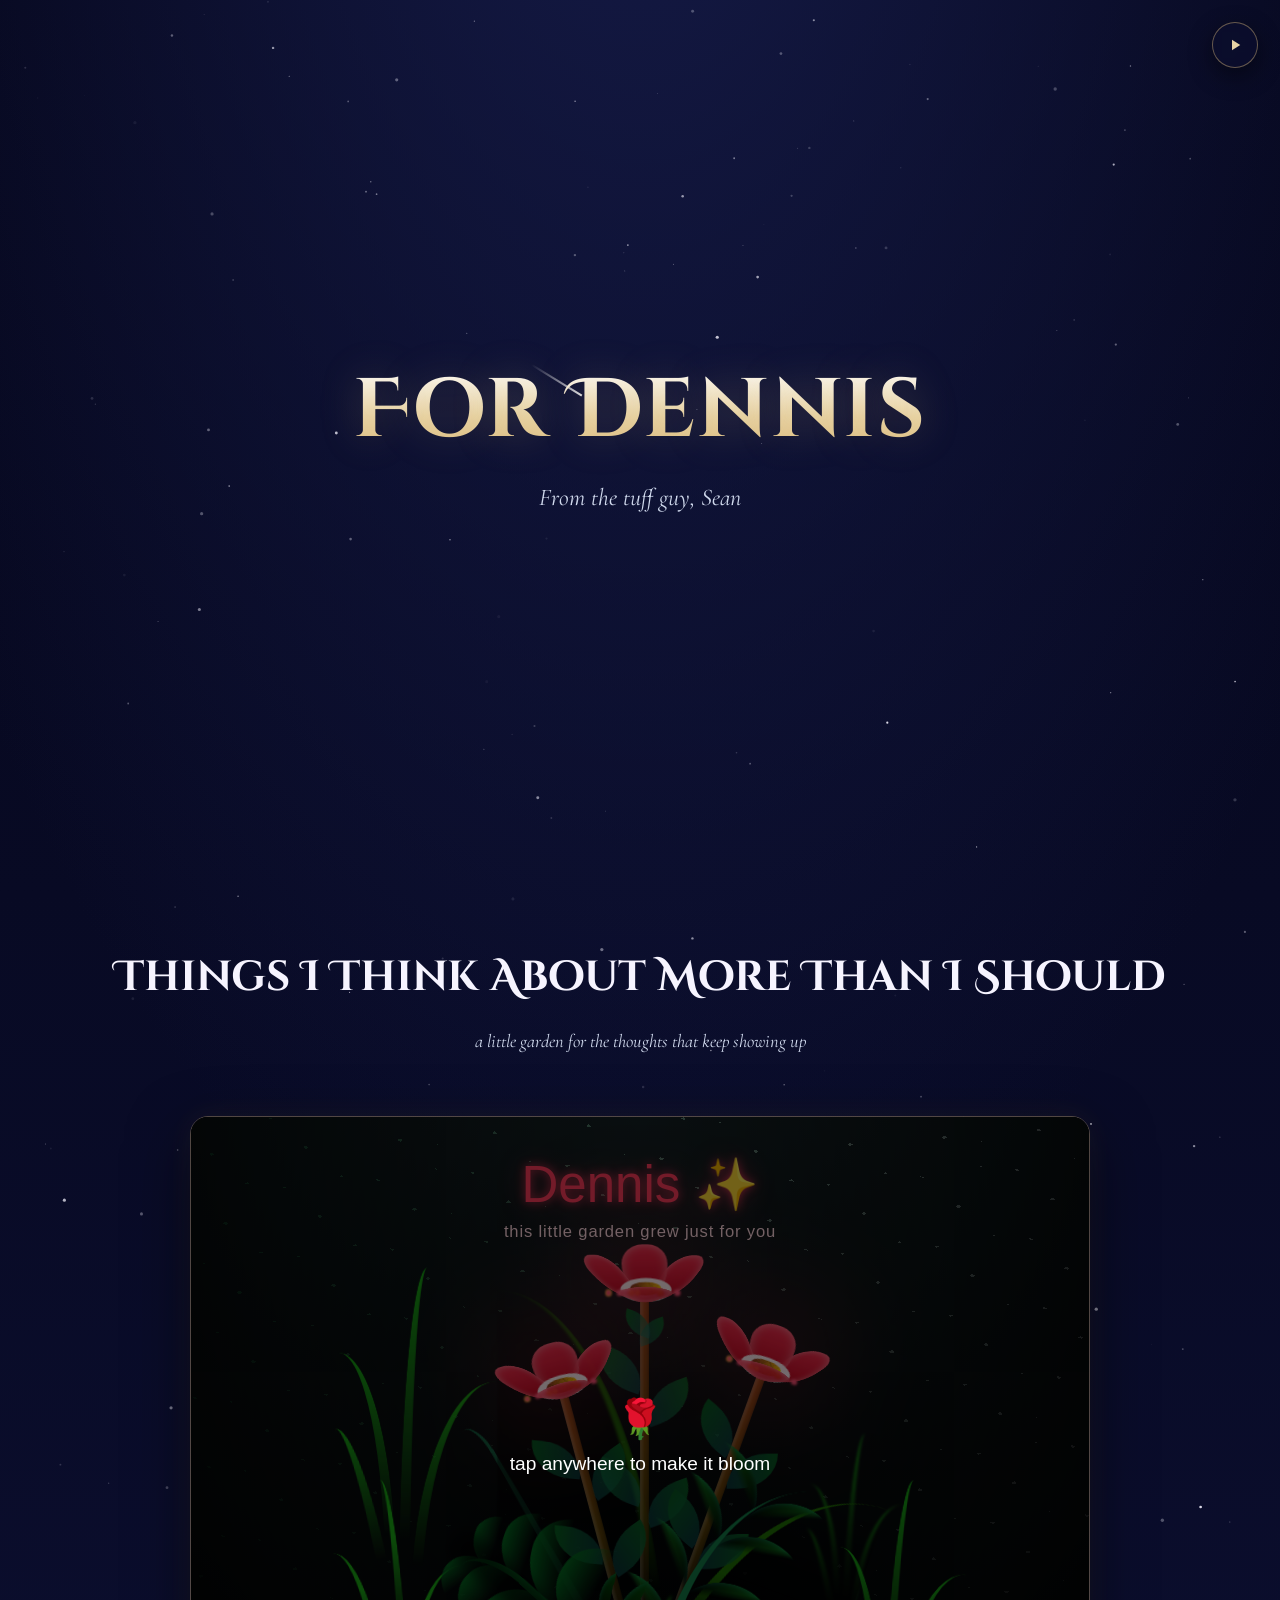
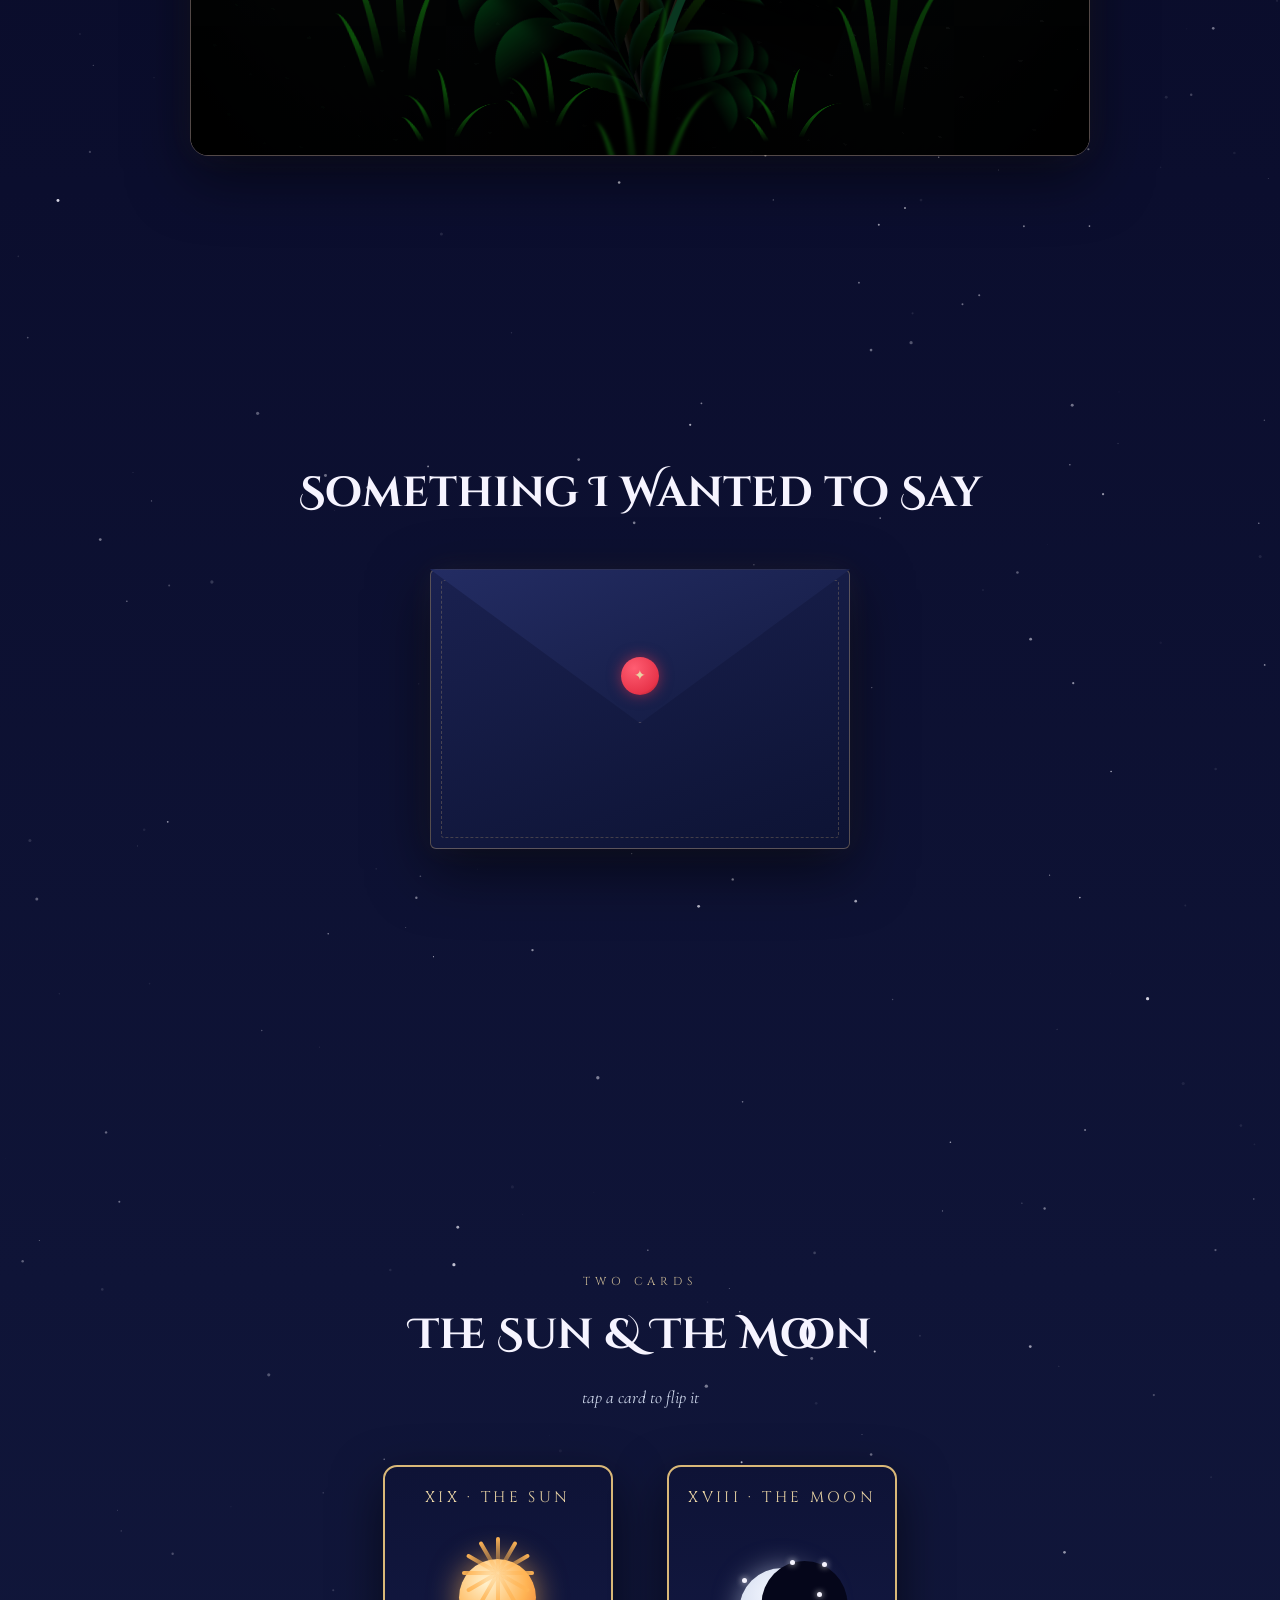
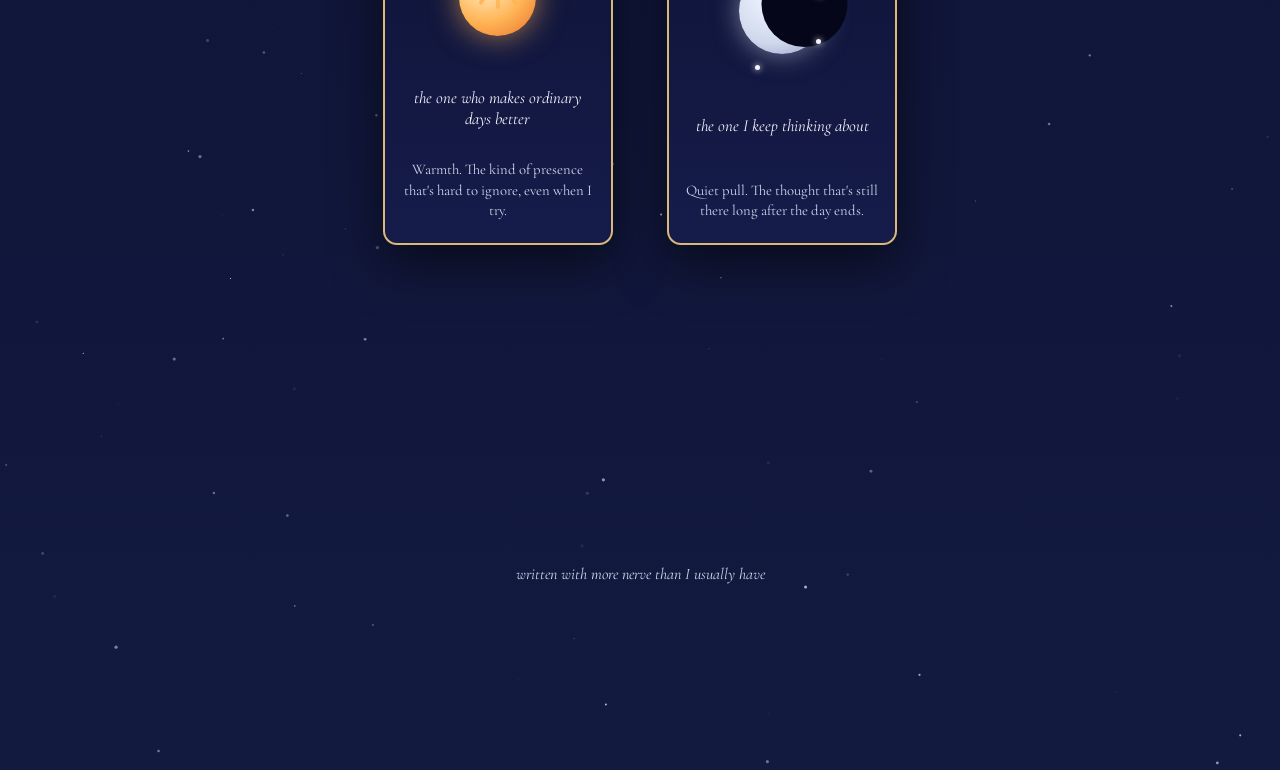
==== index.html @ f685b086 "Rename for-dennis (2).html to index.html" ====
<!DOCTYPE html>
<html lang="en">
<head>
<meta charset="UTF-8" />
<meta name="viewport" content="width=device-width, initial-scale=1.0" />
<title>For Dennis</title>

<!-- ============================================================
     CUSTOMIZE ME
     Everything you'll want to personalize lives in two places:
     1) The CONFIG block in the <script> near the bottom (names,
        letter text, card meanings).
     2) The two .photo-placeholder blocks in the Sun and Moon cards
        below — replace each one with an <img src="your-photo.jpg">
        to put a real picture on the back of the card.
     You almost never need to touch the CSS/animation code below.
     ============================================================ -->

<link rel="preconnect" href="https://fonts.googleapis.com">
<link rel="preconnect" href="https://fonts.gstatic.com" crossorigin>
<link href="https://fonts.googleapis.com/css2?family=Cinzel:wght@500;600;700&family=Cinzel+Decorative:wght@700;900&family=Cormorant+Garamond:ital,wght@0,400;0,500;0,600;1,500&display=swap" rel="stylesheet">

<style>
  :root{
    --bg-deep: #05061a;
    --bg-mid: #0b0e2e;
    --bg-soft: #131a40;
    --star-white: #f6f4ff;
    --gold: #d9b878;
    --gold-soft: #e8d3a4;
    --red-bloom: #e8344a;
    --red-bloom-2: #ff5d72;
    --red-glow: rgba(232, 52, 74, 0.65);
    --moon-silver: #cfd8ec;
    --moon-deep: #8d99c2;
    --sun-amber: #ffb454;
    --sun-deep: #e8702f;
    --paper: #f3ead8;
    --ink: #3a2c22;
  }

  *{ box-sizing: border-box; }

  html{ scroll-behavior: smooth; }

  body{
    margin:0;
    background: var(--bg-deep);
    color: var(--star-white);
    font-family: 'Cormorant Garamond', serif;
    overflow-x: hidden;
    cursor: default;
  }

  ::selection{ background: var(--red-bloom); color: white; }

  /* ---------------- starfield canvas (fixed, behind everything) --------------- */
  #stars{
    position: fixed;
    inset: 0;
    width: 100vw;
    height: 100vh;
    z-index: 0;
    background:
      radial-gradient(ellipse 120% 80% at 50% -10%, #161c4a 0%, transparent 55%),
      linear-gradient(180deg, var(--bg-deep) 0%, var(--bg-mid) 45%, var(--bg-soft) 100%);
  }

  main{ position: relative; z-index: 1; }

  section{
    position: relative;
    min-height: 100vh;
    display: flex;
    flex-direction: column;
    align-items: center;
    justify-content: center;
    padding: 6vh 6vw;
    text-align: center;
  }

  .eyebrow{
    font-family: 'Cinzel', serif;
    font-size: 0.72rem;
    letter-spacing: 0.42em;
    text-transform: uppercase;
    color: var(--gold-soft);
    opacity: 0.85;
    margin: 0 0 1.4rem;
  }

  h1, h2{
    font-family: 'Cinzel Decorative', 'Cinzel', serif;
    font-weight: 700;
    margin: 0;
    line-height: 1.15;
  }

  /* ---------------------------- HERO ---------------------------- */
  .hero h1{
    font-size: clamp(2.4rem, 7vw, 5.2rem);
    background: linear-gradient(180deg, #ffffff 0%, var(--gold-soft) 55%, var(--gold) 100%);
    -webkit-background-clip: text;
    background-clip: text;
    color: transparent;
    text-shadow: 0 0 40px rgba(217, 184, 120, 0.25);
    letter-spacing: 0.02em;
  }

  .hero .subtitle{
    margin-top: 1.4rem;
    font-style: italic;
    font-size: clamp(1.1rem, 2.4vw, 1.5rem);
    color: var(--moon-silver);
    font-weight: 400;
  }

  .hero-sky-deco{
    position: absolute;
    inset: 0;
    pointer-events: none;
    z-index: -1;
  }

  .scroll-cue{
    margin-top: 4rem;
    font-family: 'Cinzel', serif;
    font-size: 0.7rem;
    letter-spacing: 0.3em;
    text-transform: uppercase;
    color: var(--gold-soft);
    opacity: 0.7;
    animation: floatCue 2.6s ease-in-out infinite;
  }

  @keyframes floatCue{
    0%, 100%{ transform: translateY(0); opacity:0.55; }
    50%{ transform: translateY(10px); opacity:0.95; }
  }

  /* ------------------------- FLOWER GARDEN ------------------------- */
  .garden-heading{
    font-size: clamp(1.7rem, 4.2vw, 2.6rem);
    color: var(--star-white);
    margin-bottom: 0.6rem;
  }
  .garden-sub{
    font-style: italic;
    color: var(--moon-silver);
    margin-bottom: 4rem;
    font-size: 1.15rem;
  }

  .garden-embed{
    width: min(100%, 900px);
    height: min(80vh, 640px);
    border-radius: 18px;
    overflow: hidden;
    border: 1px solid rgba(217,184,120,0.35);
    box-shadow: 0 20px 60px rgba(0,0,0,0.55), 0 0 30px rgba(217,184,120,0.08);
  }

  .garden-embed iframe{
    width: 100%;
    height: 100%;
    border: 0;
    display: block;
  }

  .flower-wrap{
    width: 86px;
    height: 150px;
    display: flex;
    flex-direction: column;
    align-items: center;
    justify-content: flex-end;
  }

  .stem{
    width: 3px;
    height: 56px;
    background: linear-gradient(180deg, #6e8f5e, #2f4226);
    border-radius: 3px;
    opacity: 0;
    animation: stemGrow 1.1s ease-out forwards;
    transform-origin: bottom center;
  }

  .leaf{
    position: absolute;
    width: 22px;
    height: 12px;
    background: linear-gradient(120deg, #6e8f5e, #3a4f2e);
    border-radius: 0 100% 0 100%;
    bottom: 28px;
    opacity: 0;
    animation: leafFade 1s ease-out forwards;
  }
  .leaf.left{ left: -6px; transform: rotate(-20deg); animation-delay: .5s;}
  .leaf.right{ right: -6px; transform: rotate(20deg) scaleX(-1); animation-delay: .65s;}

  .flower{
    position: relative;
    width: 78px;
    height: 78px;
    margin-bottom: -6px;
    transform: scale(0);
    animation: bloom 1.4s cubic-bezier(.2,1.4,.4,1) forwards;
  }

  .petal{
    position: absolute;
    top: 50%; left: 50%;
    width: 30px;
    height: 46px;
    margin-top: -46px;
    margin-left: -15px;
    background: radial-gradient(ellipse at 32% 25%, var(--red-bloom-2) 0%, var(--red-bloom) 55%, #9c1c2c 100%);
    border-radius: 50% 50% 50% 50% / 65% 65% 35% 35%;
    transform-origin: 50% 100%;
    filter: drop-shadow(0 0 0 rgba(232,52,74,0));
    animation: shine 3.2s ease-in-out infinite;
  }
  .petal:nth-child(1){ transform: rotate(0deg); }
  .petal:nth-child(2){ transform: rotate(60deg); }
  .petal:nth-child(3){ transform: rotate(120deg); }
  .petal:nth-child(4){ transform: rotate(180deg); }
  .petal:nth-child(5){ transform: rotate(240deg); }
  .petal:nth-child(6){ transform: rotate(300deg); }

  .flower-center{
    position: absolute;
    top: 50%; left: 50%;
    width: 22px; height: 22px;
    margin: -11px 0 0 -11px;
    border-radius: 50%;
    background: radial-gradient(circle at 35% 30%, #ffeec3, var(--gold) 70%);
    box-shadow: 0 0 12px rgba(217,184,120,0.7);
    z-index: 2;
  }

  @keyframes stemGrow{
    from{ opacity:0; height:0; }
    to{ opacity:1; height:56px; }
  }
  @keyframes leafFade{
    from{ opacity:0; transform: scale(.3) rotate(0); }
    to{ opacity:1; }
  }
  @keyframes bloom{
    0%{ transform: scale(0) rotate(-8deg); }
    70%{ transform: scale(1.08) rotate(2deg); }
    100%{ transform: scale(1) rotate(0deg); }
  }
  @keyframes shine{
    0%, 100%{ filter: drop-shadow(0 0 2px var(--red-glow)) brightness(1); }
    50%{ filter: drop-shadow(0 0 16px var(--red-glow)) brightness(1.25); }
  }

  /* stagger garden + shine timings via inline custom props, see HTML */
  .flower-wrap{ animation-delay: var(--d, 0s); }
  .flower-wrap .flower{ animation-delay: var(--d, 0s); }
  .flower-wrap .petal{ animation-delay: var(--shine-d, 0s); }

  /* ----------------------------- LETTER ----------------------------- */
  .letter-heading{
    font-size: clamp(1.7rem, 4.2vw, 2.6rem);
    margin-bottom: 3.2rem;
  }

  .envelope-stage{
    perspective: 1400px;
    width: min(420px, 86vw);
  }

  .envelope{
    position: relative;
    width: 100%;
    aspect-ratio: 3/2;
    cursor: pointer;
    user-select: none;
  }

  .env-back{
    position:absolute; inset:0;
    background: linear-gradient(160deg, #1a2150, #0d1334);
    border: 1px solid rgba(217,184,120,0.35);
    border-radius: 6px;
    box-shadow: 0 20px 60px rgba(0,0,0,0.55), 0 0 30px rgba(217,184,120,0.08);
  }

  .env-back::before{
    content:'';
    position:absolute; inset:10px;
    border: 1px dashed rgba(217,184,120,0.25);
    border-radius: 3px;
  }

  .letter-paper{
    position:absolute;
    left: 6%; right: 6%;
    bottom: 6%;
    height: 0%;
    background: var(--paper);
    border-radius: 4px;
    box-shadow: 0 10px 30px rgba(0,0,0,0.4);
    overflow: hidden;
    transition: height 1.1s cubic-bezier(.2,.9,.25,1), bottom 1.1s cubic-bezier(.2,.9,.25,1);
    z-index: 2;
  }

  .envelope.open .letter-paper{
    height: 150%;
    bottom: 46%;
  }

  .letter-paper-inner{
    height: 100%;
    box-sizing: border-box;
    padding: clamp(1.3rem, 4vw, 2.3rem);
    color: var(--ink);
    font-family: 'Cormorant Garamond', serif;
    font-style: italic;
    font-weight: 500;
    font-size: clamp(1.15rem, 2.6vw, 1.4rem);
    line-height: 1.75;
    letter-spacing: 0.01em;
    text-align: left;
    opacity: 0;
    transition: opacity .6s ease .4s;
    white-space: pre-line;
    overflow-y: auto;
  }

  .envelope.open .letter-paper-inner{ opacity: 1; }

  .env-flap{
    position: absolute;
    top: 0; left: 0; right: 0;
    height: 55%;
    background: linear-gradient(160deg, #232c63, #131a40);
    clip-path: polygon(0 0, 100% 0, 50% 100%);
    transform-origin: top center;
    transition: transform 0.9s cubic-bezier(.3,.9,.3,1);
    z-index: 4;
    border-bottom: 1px solid rgba(217,184,120,0.25);
  }

  .envelope.open .env-flap{
    transform: rotateX(180deg);
    z-index: 1;
  }

  .env-seal{
    position:absolute;
    top: 38%; left: 50%;
    width: 38px; height: 38px;
    margin: -19px 0 0 -19px;
    border-radius: 50%;
    background: radial-gradient(circle at 35% 30%, var(--red-bloom-2), var(--red-bloom) 70%, #7e1622 100%);
    box-shadow: 0 0 14px rgba(232,52,74,0.55);
    display:flex; align-items:center; justify-content:center;
    font-family: 'Cinzel', serif;
    font-size: 0.85rem;
    color: var(--gold-soft);
    z-index: 5;
    transition: opacity .4s ease, transform .4s ease;
  }
  .envelope.open .env-seal{ opacity:0; transform: scale(0.4); }

  .open-hint{
    margin-top: 1.6rem;
    font-family: 'Cinzel', serif;
    font-size: 0.7rem;
    letter-spacing: 0.28em;
    text-transform: uppercase;
    color: var(--gold-soft);
    opacity: 0.75;
  }

  /* ----------------------------- TAROT ----------------------------- */
  .tarot-heading{
    font-size: clamp(1.7rem, 4.2vw, 2.6rem);
    margin-bottom: .6rem;
  }
  .tarot-sub{
    font-style: italic;
    color: var(--moon-silver);
    margin-bottom: 3.6rem;
    font-size: 1.1rem;
  }

  .cards{
    display: flex;
    flex-wrap: wrap;
    gap: clamp(1.6rem, 5vw, 3.4rem);
    justify-content: center;
  }

  .card-stage{
    perspective: 1600px;
    width: 230px;
    height: 380px;
  }

  .card{
    position: relative;
    width: 100%; height: 100%;
    transform-style: preserve-3d;
    transition: transform 0.9s cubic-bezier(.3,.9,.25,1);
    cursor: pointer;
  }
  .card-stage.flipped .card{ transform: rotateY(180deg); }

  .card-face{
    position: absolute; inset: 0;
    border-radius: 14px;
    backface-visibility: hidden;
    display: flex;
    flex-direction: column;
    align-items: center;
    justify-content: space-between;
    padding: 1.2rem 1rem 1.4rem;
    border: 2px solid var(--gold);
    box-shadow: 0 18px 50px rgba(0,0,0,0.55);
  }

  .card-back{
    background: linear-gradient(180deg, #0e1336, #161c4a);
  }

  .card-front{
    transform: rotateY(180deg);
    background:
      radial-gradient(circle at 50% 50%, #1c2456 0%, #0c1130 70%);
  }

  .photo-window{
    width: 100%;
    flex: 1;
    border: 1.5px dashed rgba(217,184,120,0.55);
    border-radius: 8px;
    display: flex;
    align-items: center;
    justify-content: center;
    overflow: hidden;
    position: relative;
    background: rgba(217,184,120,0.04);
  }

  .photo-window img{
    width: 100%;
    height: 100%;
    object-fit: cover;
    display: block;
  }

  .photo-placeholder{
    display: flex;
    flex-direction: column;
    align-items: center;
    gap: 0.6rem;
    color: var(--gold-soft);
    opacity: 0.75;
    padding: 1rem;
  }

  .photo-placeholder svg{
    width: 34px;
    height: 34px;
    opacity: 0.85;
  }

  .photo-placeholder span{
    font-family: 'Cinzel', serif;
    font-size: 0.6rem;
    letter-spacing: 0.18em;
    text-transform: uppercase;
    text-align: center;
  }

  .photo-label{
    margin-top: 0.9rem;
    font-family: 'Cormorant Garamond', serif;
    font-style: italic;
    font-size: 0.95rem;
    color: var(--moon-silver);
  }

  .card-name{
    font-family: 'Cinzel', serif;
    font-size: 0.95rem;
    letter-spacing: 0.22em;
    text-transform: uppercase;
    color: var(--gold-soft);
  }

  .card-art{
    width: 120px; height: 120px;
    position: relative;
  }

  .card-caption{
    font-family: 'Cormorant Garamond', serif;
    font-style: italic;
    font-size: 1.05rem;
    color: var(--star-white);
  }

  .card-meaning{
    font-size: 0.92rem;
    line-height: 1.4;
    color: var(--moon-silver);
  }

  .card-hint{
    margin-top: 1.1rem;
    font-family: 'Cinzel', serif;
    font-size: 0.62rem;
    letter-spacing: 0.25em;
    text-transform: uppercase;
    color: var(--gold-soft);
    opacity: 0.7;
  }

  /* sun art */
  .sun-core{
    position:absolute; inset: 18%;
    border-radius: 50%;
    background: radial-gradient(circle at 35% 30%, #fff2cf, var(--sun-amber) 55%, var(--sun-deep) 100%);
    box-shadow: 0 0 30px rgba(255,180,84,0.65);
    animation: sunPulse 3.4s ease-in-out infinite;
  }
  @keyframes sunPulse{
    0%,100%{ box-shadow: 0 0 22px rgba(255,180,84,0.5); }
    50%{ box-shadow: 0 0 40px rgba(255,180,84,0.85); }
  }
  .sun-ray{
    position:absolute;
    top:50%; left:50%;
    width: 4px; height: 30%;
    margin-left: -2px;
    margin-top: -50%;
    background: linear-gradient(180deg, var(--sun-amber), transparent);
    transform-origin: 50% 100%;
    border-radius: 2px;
  }

  /* moon art */
  .moon-body{
    position:absolute; inset: 14%;
    border-radius: 50%;
    background: radial-gradient(circle at 38% 32%, #f3f6ff, var(--moon-silver) 60%, var(--moon-deep) 100%);
    box-shadow: 0 0 26px rgba(207,216,236,0.55);
  }
  .moon-shadow{
    position:absolute; inset: 14%;
    border-radius: 50%;
    background: var(--bg-deep);
    transform: translate(26%, -8%);
  }
  .moon-spark{
    position:absolute;
    width: 5px; height: 5px;
    background: var(--star-white);
    border-radius: 50%;
    box-shadow: 0 0 6px white;
    animation: twinkleSmall 2.4s ease-in-out infinite;
  }
  @keyframes twinkleSmall{
    0%,100%{ opacity: .3; transform: scale(.8); }
    50%{ opacity: 1; transform: scale(1.2); }
  }

  /* ----------------------------- FOOTER ----------------------------- */
  footer{
    min-height: 40vh;
    display:flex;
    flex-direction: column;
    align-items:center;
    justify-content:center;
    gap: 0.6rem;
    padding: 4rem 6vw 6rem;
  }
  .footer-mark{
    font-family: 'Cinzel Decorative', serif;
    font-size: 1.6rem;
    color: var(--gold-soft);
  }
  .footer-note{
    font-style: italic;
    color: var(--moon-silver);
    font-size: 1rem;
  }

  @media (max-width: 480px){
    .cards{ gap: 1.4rem; }
    .card-stage{ width: 78vw; max-width: 250px; height: 360px; }
  }

  @media (prefers-reduced-motion: reduce){
    *{ animation-duration: 0.001ms !important; animation-iteration-count: 1 !important; transition-duration: 0.001ms !important; }
  }

  /* ----------------------------- PLAY BUTTON ----------------------------- */
  .play-btn{
    position: fixed;
    top: 1.4rem;
    right: 1.4rem;
    z-index: 50;
    width: 46px;
    height: 46px;
    border-radius: 50%;
    border: 1px solid rgba(217,184,120,0.45);
    background: rgba(11,14,46,0.75);
    backdrop-filter: blur(6px);
    color: var(--gold-soft);
    display: flex;
    align-items: center;
    justify-content: center;
    cursor: pointer;
    box-shadow: 0 8px 24px rgba(0,0,0,0.45), 0 0 0 rgba(217,184,120,0.4);
    transition: box-shadow .3s ease, transform .3s ease, border-color .3s ease;
  }
  .play-btn:hover{ transform: scale(1.06); border-color: rgba(217,184,120,0.8); }
  .play-btn.playing{ box-shadow: 0 8px 24px rgba(0,0,0,0.45), 0 0 18px rgba(217,184,120,0.55); }
  .play-btn svg{ width: 18px; height: 18px; }
</style>
</head>
<body>

<canvas id="stars"></canvas>

<!-- ============ MUSIC PLAYER ============
     Replace the src below with the raw GitHub link to your uploaded mp3,
     e.g. https://raw.githubusercontent.com/USERNAME/REPO/main/song.mp3 -->
<audio id="bgAudio" src="https://raw.githubusercontent.com/USERNAME/REPO/main/song.mp3" loop preload="none"></audio>
<button id="playBtn" class="play-btn" aria-label="play song" type="button">
  <svg id="playIcon" viewBox="0 0 24 24" fill="currentColor"><path d="M8 5v14l11-7z"/></svg>
  <svg id="pauseIcon" viewBox="0 0 24 24" fill="currentColor" style="display:none"><path d="M6 5h4v14H6zM14 5h4v14h-4z"/></svg>
</button>

<main>

  <!-- ============ HERO ============ -->
  <section class="hero">
    <h1 id="heroTitle">For Dennis</h1>
    <p class="subtitle" id="heroSubtitle">From the tuff guy, Sean</p>
  </section>

  <!-- ============ FLOWER GARDEN ============ -->
  <section class="garden-section">
    <h2 class="garden-heading">Things I Think About More Than I Should</h2>
    <p class="garden-sub">a little garden for the thoughts that keep showing up</p>
    <div class="garden-embed">
      <iframe src="garden.html" title="a little garden" loading="lazy"></iframe>
    </div>
  </section>

  <!-- ============ LETTER ============ -->
  <section class="letter-section">
    <h2 class="letter-heading">Something I Wanted to Say</h2>
    <div class="envelope-stage">
      <div class="envelope" id="envelope">
        <div class="letter-paper">
          <div class="letter-paper-inner" id="letterText"></div>
        </div>
        <div class="env-back"></div>
        <div class="env-flap"></div>
        <div class="env-seal">✦</div>
      </div>
    </div>
  </section>

  <!-- ============ TAROT ============ -->
  <section class="tarot-section">
    <p class="eyebrow">two cards</p>
    <h2 class="tarot-heading">The Sun &amp; The Moon</h2>
    <p class="tarot-sub">tap a card to flip it</p>

    <div class="cards">

      <!-- SUN CARD -->
      <div class="card-stage" id="sunStage">
        <div class="card">
          <div class="card-face card-back">
            <div class="card-name">XIX · The Sun</div>
            <div class="card-art" id="sunArt"></div>
            <div class="card-caption" id="sunCaption">my little sunshine</div>
            <div class="card-meaning" id="sunMeaning">Joy. Warmth. The brightest beginning — you light up every room you enter.</div>
          </div>
          <div class="card-face card-front">
            <div class="card-name" id="sunPhotoLabel">a picture of him</div>
            <div class="photo-window">
              <img src="img/denji.jpeg" alt="Denji">
            </div>
            <div class="photo-label">tap to flip back</div>
          </div>
        </div>
      </div>

      <!-- MOON CARD -->
      <div class="card-stage" id="moonStage">
        <div class="card">
          <div class="card-face card-back">
            <div class="card-name">XVIII · The Moon</div>
            <div class="card-art" id="moonArt"></div>
            <div class="card-caption" id="moonCaption">always watching over you</div>
            <div class="card-meaning" id="moonMeaning">Quiet devotion. The one who loves you through every night and every light.</div>
          </div>
          <div class="card-face card-front">
            <div class="card-name" id="moonPhotoLabel">a picture of us</div>
            <div class="photo-window">
              <img src="img/woowon.jpeg" alt="Woowon">
            </div>
            <div class="photo-label">tap to flip back</div>
          </div>
        </div>
      </div>

    </div>
  </section>

  <footer>
    <p class="footer-note" id="footerNote">written with more nerve than I usually have</p>
  </footer>

</main>

<script>
/* =================================================================
   CONFIG — edit the text below to personalize the page.
   Nothing else in this file needs to change for basic customization.
   ================================================================= */
const CONFIG = {
  pageTitle: "For Dennis",
  heroTitle: "For Dennis",
  heroSubtitle: "From the tuff guy, Sean",

  // The letter — use \n for line breaks.
  letterText:
`Dennis,

I've been trying to figure out how to say this for a while, and there's
no clean way to do it, so I'm just going to write it down.

I like you. Not in a casual, in-passing kind of way - in a way where I
notice when you're not around, and I catch myself wanting to tell you
about things that happened in my day. You make ordinary days better
just by being part of them.

I don't know what this means or where it goes from here, and that's
okay. I just didn't want to keep carrying it around without saying
anything.

Take your time with this. I'm not going anywhere.

- Me`,

  // Sun card = Dennis
  sunCaption: "the one who makes ordinary days better",
  sunMeaning: "Warmth. The kind of presence that's hard to ignore, even when I try.",
  sunPhotoLabel: "a picture of him",

  // Moon card = the two of them / quiet thoughts
  moonCaption: "the one I keep thinking about",
  moonMeaning: "Quiet pull. The thought that's still there long after the day ends.",
  moonPhotoLabel: "a picture of us",

  footerNote: "written with more nerve than I usually have"
};

document.title = CONFIG.pageTitle;
document.getElementById('heroTitle').textContent = CONFIG.heroTitle;
document.getElementById('heroSubtitle').textContent = CONFIG.heroSubtitle;
document.getElementById('letterText').textContent = CONFIG.letterText;
document.getElementById('sunCaption').textContent = CONFIG.sunCaption;
document.getElementById('sunMeaning').textContent = CONFIG.sunMeaning;
document.getElementById('sunPhotoLabel').textContent = CONFIG.sunPhotoLabel;
document.getElementById('moonCaption').textContent = CONFIG.moonCaption;
document.getElementById('moonMeaning').textContent = CONFIG.moonMeaning;
document.getElementById('moonPhotoLabel').textContent = CONFIG.moonPhotoLabel;
document.getElementById('footerNote').textContent = CONFIG.footerNote;

/* ================= starfield + shooting stars (canvas) ================= */
const canvas = document.getElementById('stars');
const ctx = canvas.getContext('2d');
let W, H, stars = [];
const STAR_COUNT_BASE = 0.00065; // stars per px^2, scaled by area

function resize(){
  W = canvas.width = window.innerWidth;
  H = canvas.height = document.documentElement.scrollHeight;
  canvas.style.height = H + 'px';
  buildStars();
}

function buildStars(){
  const count = Math.min(420, Math.floor(W * H * STAR_COUNT_BASE));
  stars = [];
  for(let i=0;i<count;i++){
    stars.push({
      x: Math.random()*W,
      y: Math.random()*H,
      r: Math.random()*1.4 + 0.3,
      phase: Math.random()*Math.PI*2,
      speed: Math.random()*0.015 + 0.006,
      baseAlpha: Math.random()*0.5 + 0.4
    });
  }
}

let shootingStars = [];
function maybeSpawnShootingStar(){
  if(Math.random() < 0.006 && shootingStars.length < 2){
    const startX = Math.random()*W*0.6;
    const startY = Math.random()*H*0.4;
    shootingStars.push({
      x: startX, y: startY,
      vx: 6 + Math.random()*4,
      vy: 3 + Math.random()*2,
      life: 0,
      maxLife: 60 + Math.random()*30
    });
  }
}

function draw(){
  ctx.clearRect(0,0,W,H);

  // twinkling stars
  for(const s of stars){
    s.phase += s.speed;
    const a = s.baseAlpha * (0.55 + 0.45*Math.sin(s.phase));
    ctx.beginPath();
    ctx.arc(s.x, s.y, s.r, 0, Math.PI*2);
    ctx.fillStyle = `rgba(246,244,255,${a.toFixed(3)})`;
    ctx.fill();
  }

  // shooting stars
  maybeSpawnShootingStar();
  shootingStars.forEach(sh => {
    sh.x += sh.vx;
    sh.y += sh.vy;
    sh.life++;
    const alpha = 1 - sh.life/sh.maxLife;
    const grad = ctx.createLinearGradient(sh.x, sh.y, sh.x - sh.vx*8, sh.y - sh.vy*8);
    grad.addColorStop(0, `rgba(255,255,255,${Math.max(alpha,0)})`);
    grad.addColorStop(1, 'rgba(255,255,255,0)');
    ctx.strokeStyle = grad;
    ctx.lineWidth = 2;
    ctx.beginPath();
    ctx.moveTo(sh.x, sh.y);
    ctx.lineTo(sh.x - sh.vx*8, sh.y - sh.vy*8);
    ctx.stroke();
  });
  shootingStars = shootingStars.filter(sh => sh.life < sh.maxLife && sh.y < H + 50);

  requestAnimationFrame(draw);
}

window.addEventListener('resize', resize);
window.addEventListener('load', () => { resize(); draw(); });
// also re-measure after fonts/content settle
setTimeout(resize, 600);

/* ============================= music play button ============================= */
const bgAudio = document.getElementById('bgAudio');
const playBtn = document.getElementById('playBtn');
const playIcon = document.getElementById('playIcon');
const pauseIcon = document.getElementById('pauseIcon');

playBtn.addEventListener('click', () => {
  if(bgAudio.paused){
    bgAudio.play().catch(() => {});
    playIcon.style.display = 'none';
    pauseIcon.style.display = '';
    playBtn.classList.add('playing');
  } else {
    bgAudio.pause();
    playIcon.style.display = '';
    pauseIcon.style.display = 'none';
    playBtn.classList.remove('playing');
  }
});

/* ============================= envelope ============================= */
const envelope = document.getElementById('envelope');
envelope.addEventListener('click', () => {
  envelope.classList.toggle('open');
});

/* ============================= tarot cards ============================= */
document.getElementById('sunStage').addEventListener('click', function(){
  this.classList.toggle('flipped');
});
document.getElementById('moonStage').addEventListener('click', function(){
  this.classList.toggle('flipped');
});

/* sun art */
const sunArt = document.getElementById('sunArt');
sunArt.innerHTML = '<div class="sun-core"></div>';
for(let i=0;i<12;i++){
  const ray = document.createElement('div');
  ray.className = 'sun-ray';
  ray.style.transform = `rotate(${i*30}deg)`;
  sunArt.appendChild(ray);
}

/* moon art */
const moonArt = document.getElementById('moonArt');
moonArt.innerHTML = '<div class="moon-body"></div><div class="moon-shadow"></div>';
for(let i=0;i<6;i++){
  const spark = document.createElement('div');
  spark.className = 'moon-spark';
  spark.style.left = (10 + Math.random()*100) + 'px';
  spark.style.top = (5 + Math.random()*110) + 'px';
  spark.style.animationDelay = (Math.random()*2) + 's';
  moonArt.appendChild(spark);
}
</script>

</body>
</html>
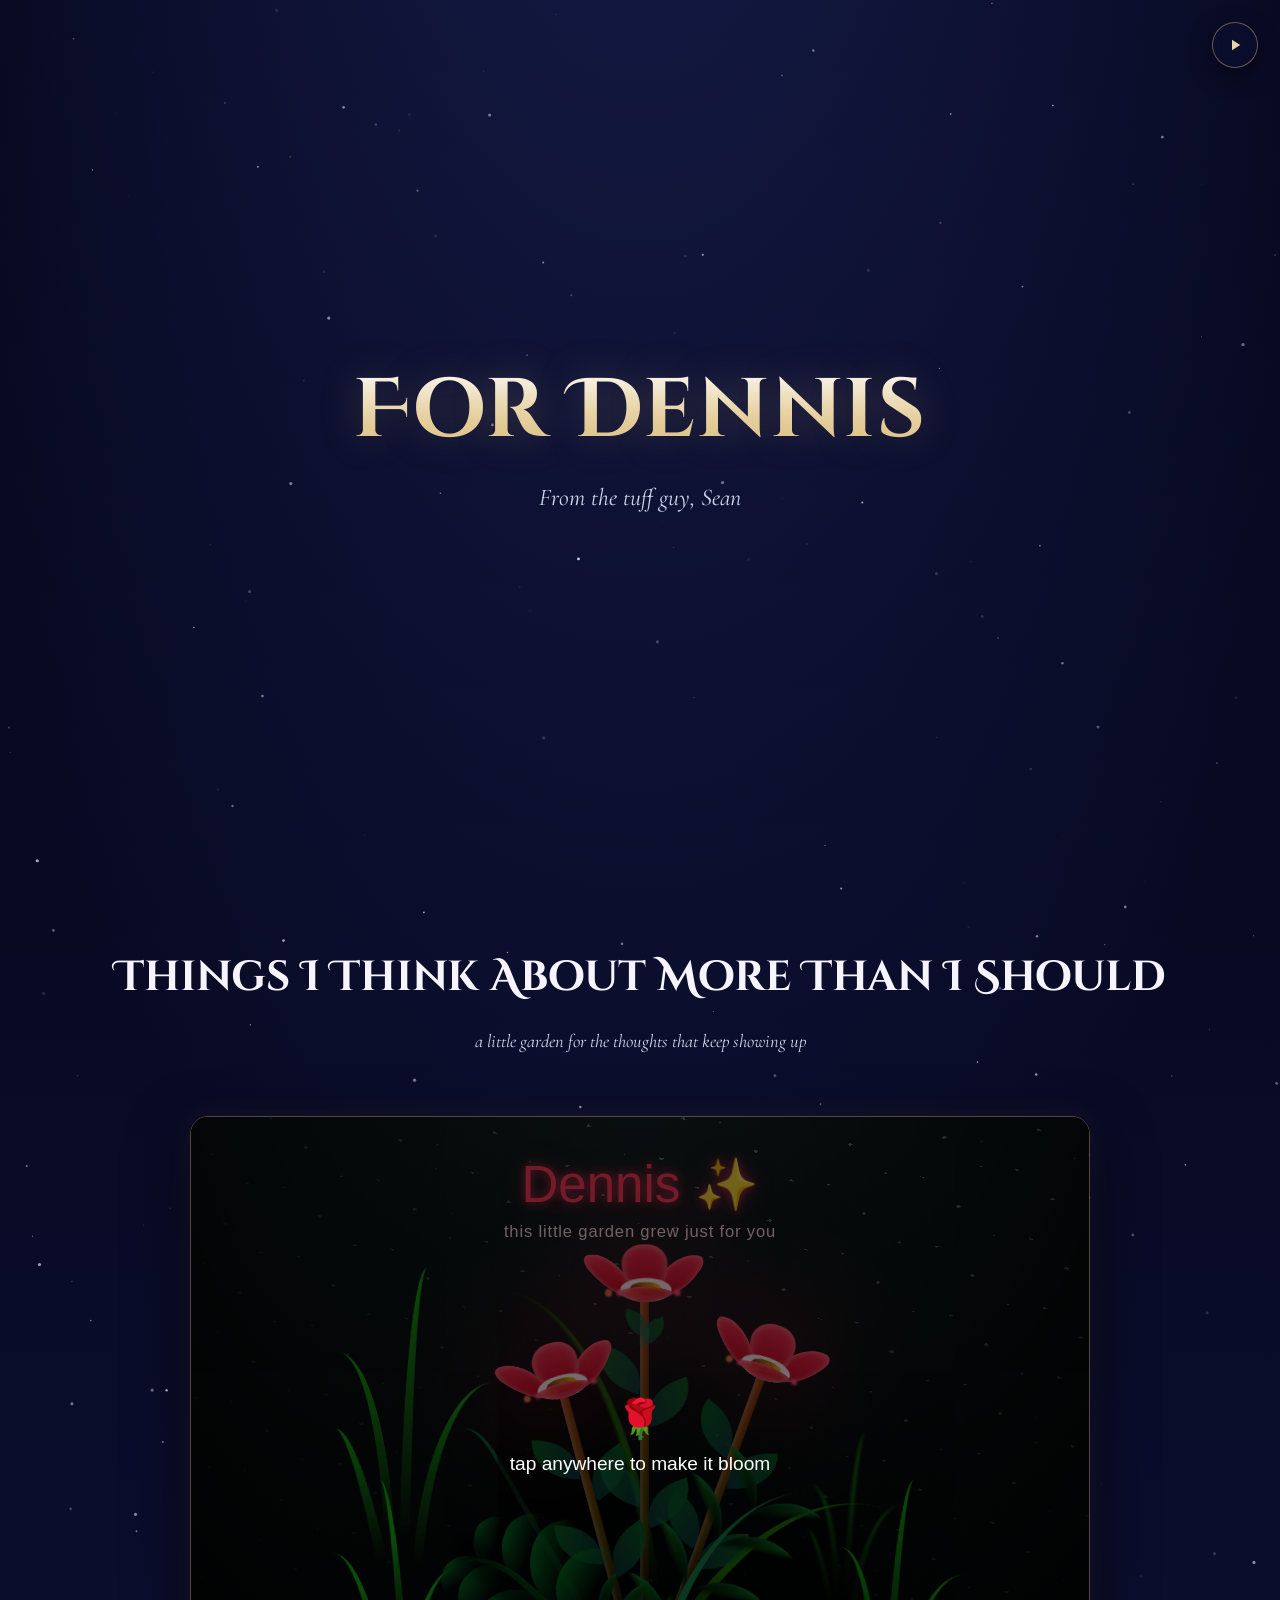
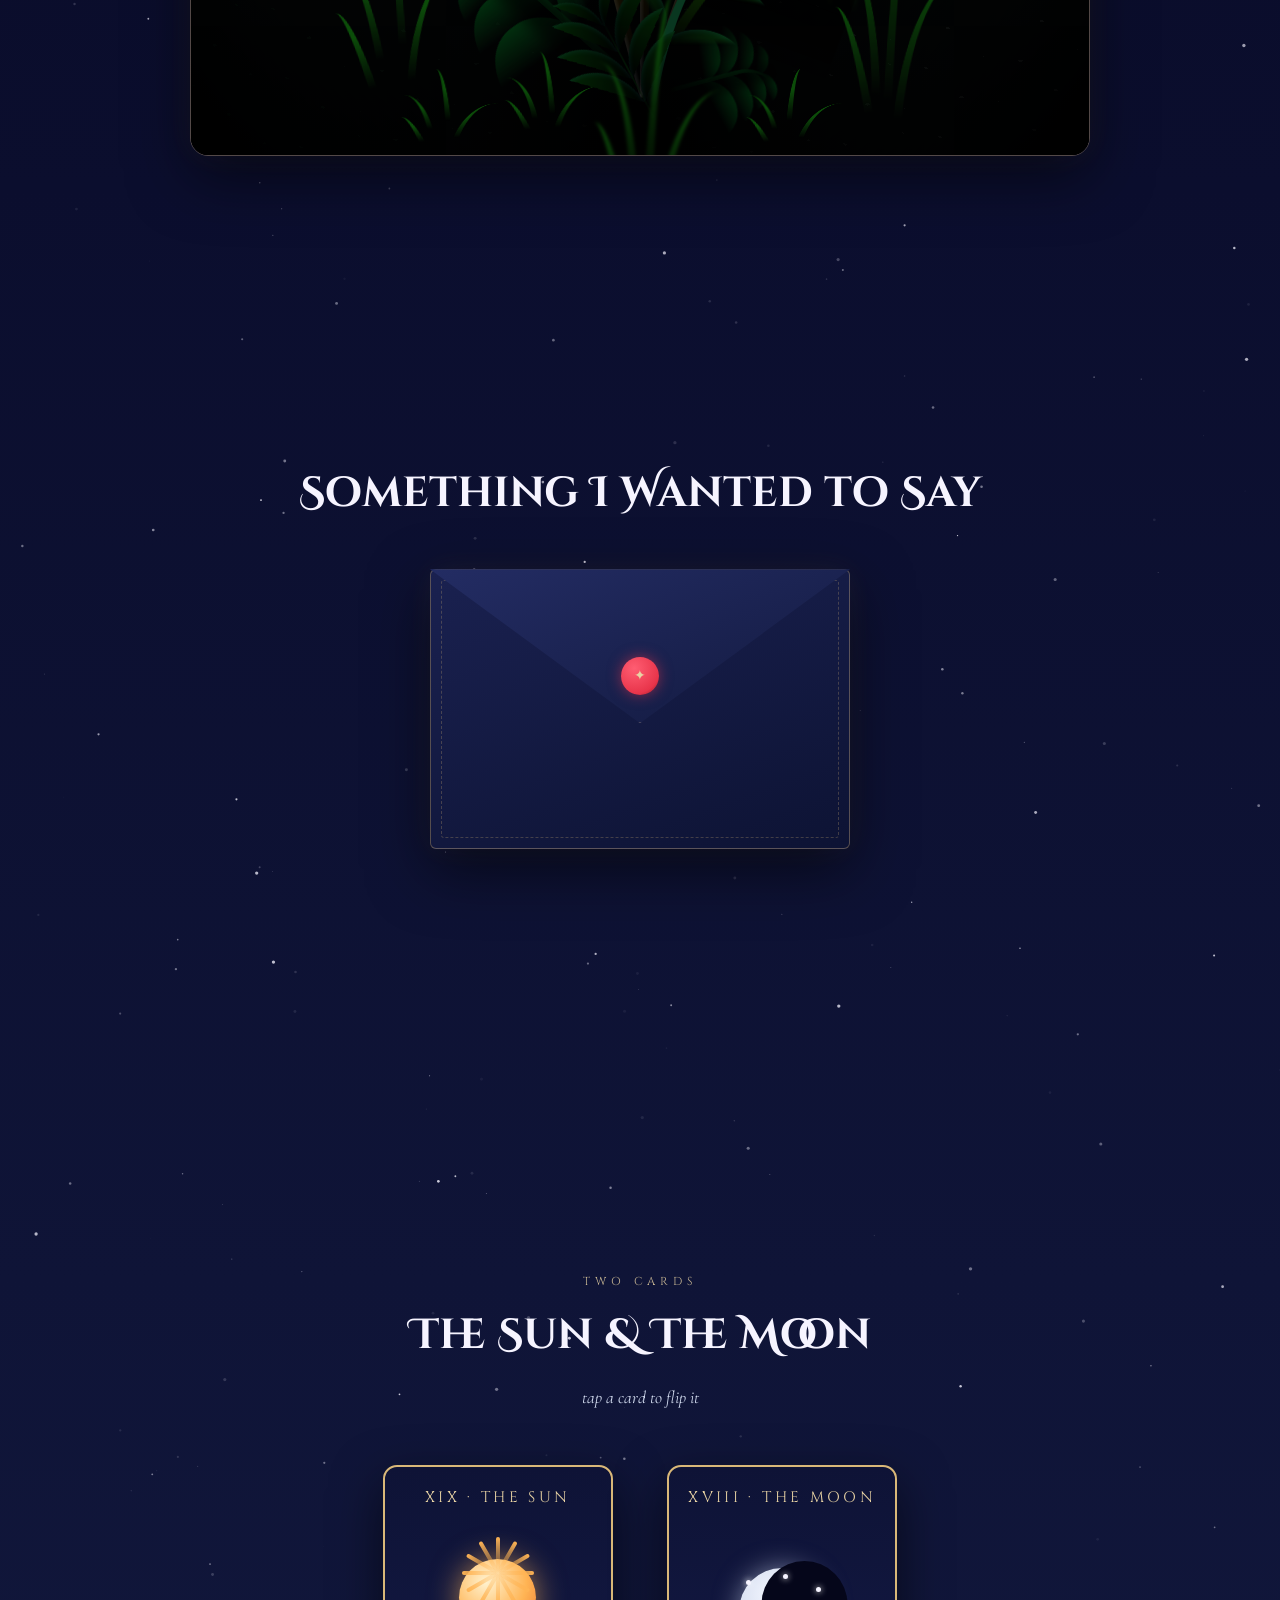
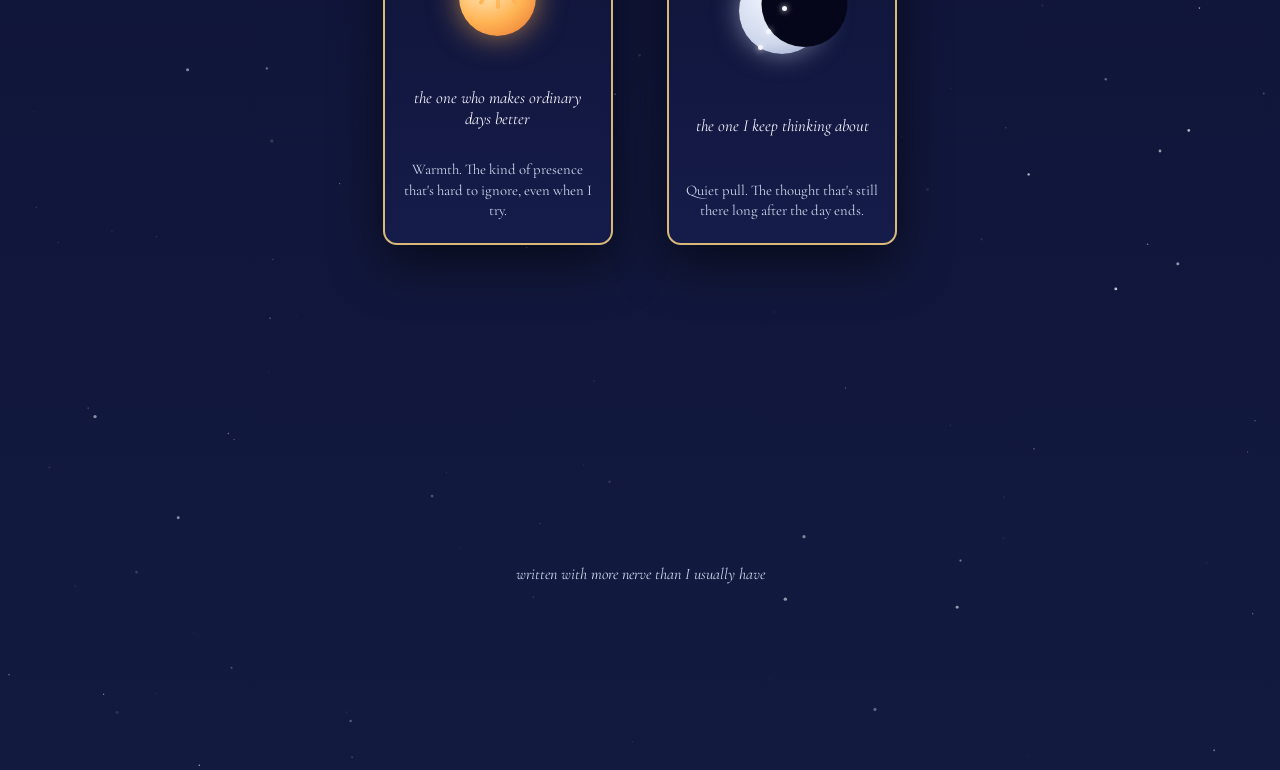
==== commit cc5ccf8f: "Rename index (12).html to index.html" ====
--- a/index.html
+++ b/index.html
@@ -634,7 +634,7 @@
 <!-- ============ MUSIC PLAYER ============
      Replace the src below with the raw GitHub link to your uploaded mp3,
      e.g. https://raw.githubusercontent.com/USERNAME/REPO/main/song.mp3 -->
-<audio id="bgAudio" src="https://raw.githubusercontent.com/USERNAME/REPO/main/song.mp3" loop preload="none"></audio>
+<audio id="bgAudio" src="https://raw.githubusercontent.com/notyourlocalman/Denn/main/bruno_nothing.mp3" loop preload="none"></audio>
 <button id="playBtn" class="play-btn" aria-label="play song" type="button">
   <svg id="playIcon" viewBox="0 0 24 24" fill="currentColor"><path d="M8 5v14l11-7z"/></svg>
   <svg id="pauseIcon" viewBox="0 0 24 24" fill="currentColor" style="display:none"><path d="M6 5h4v14H6zM14 5h4v14h-4z"/></svg>
@@ -692,7 +692,7 @@
           <div class="card-face card-front">
             <div class="card-name" id="sunPhotoLabel">a picture of him</div>
             <div class="photo-window">
-              <img src="img/denji.jpeg" alt="Denji">
+              <img src="denji.jpeg" alt="Denji">
             </div>
             <div class="photo-label">tap to flip back</div>
           </div>
@@ -711,7 +711,7 @@
           <div class="card-face card-front">
             <div class="card-name" id="moonPhotoLabel">a picture of us</div>
             <div class="photo-window">
-              <img src="img/woowon.jpeg" alt="Woowon">
+              <img src="woowon.jpeg" alt="Woowon">
             </div>
             <div class="photo-label">tap to flip back</div>
           </div>
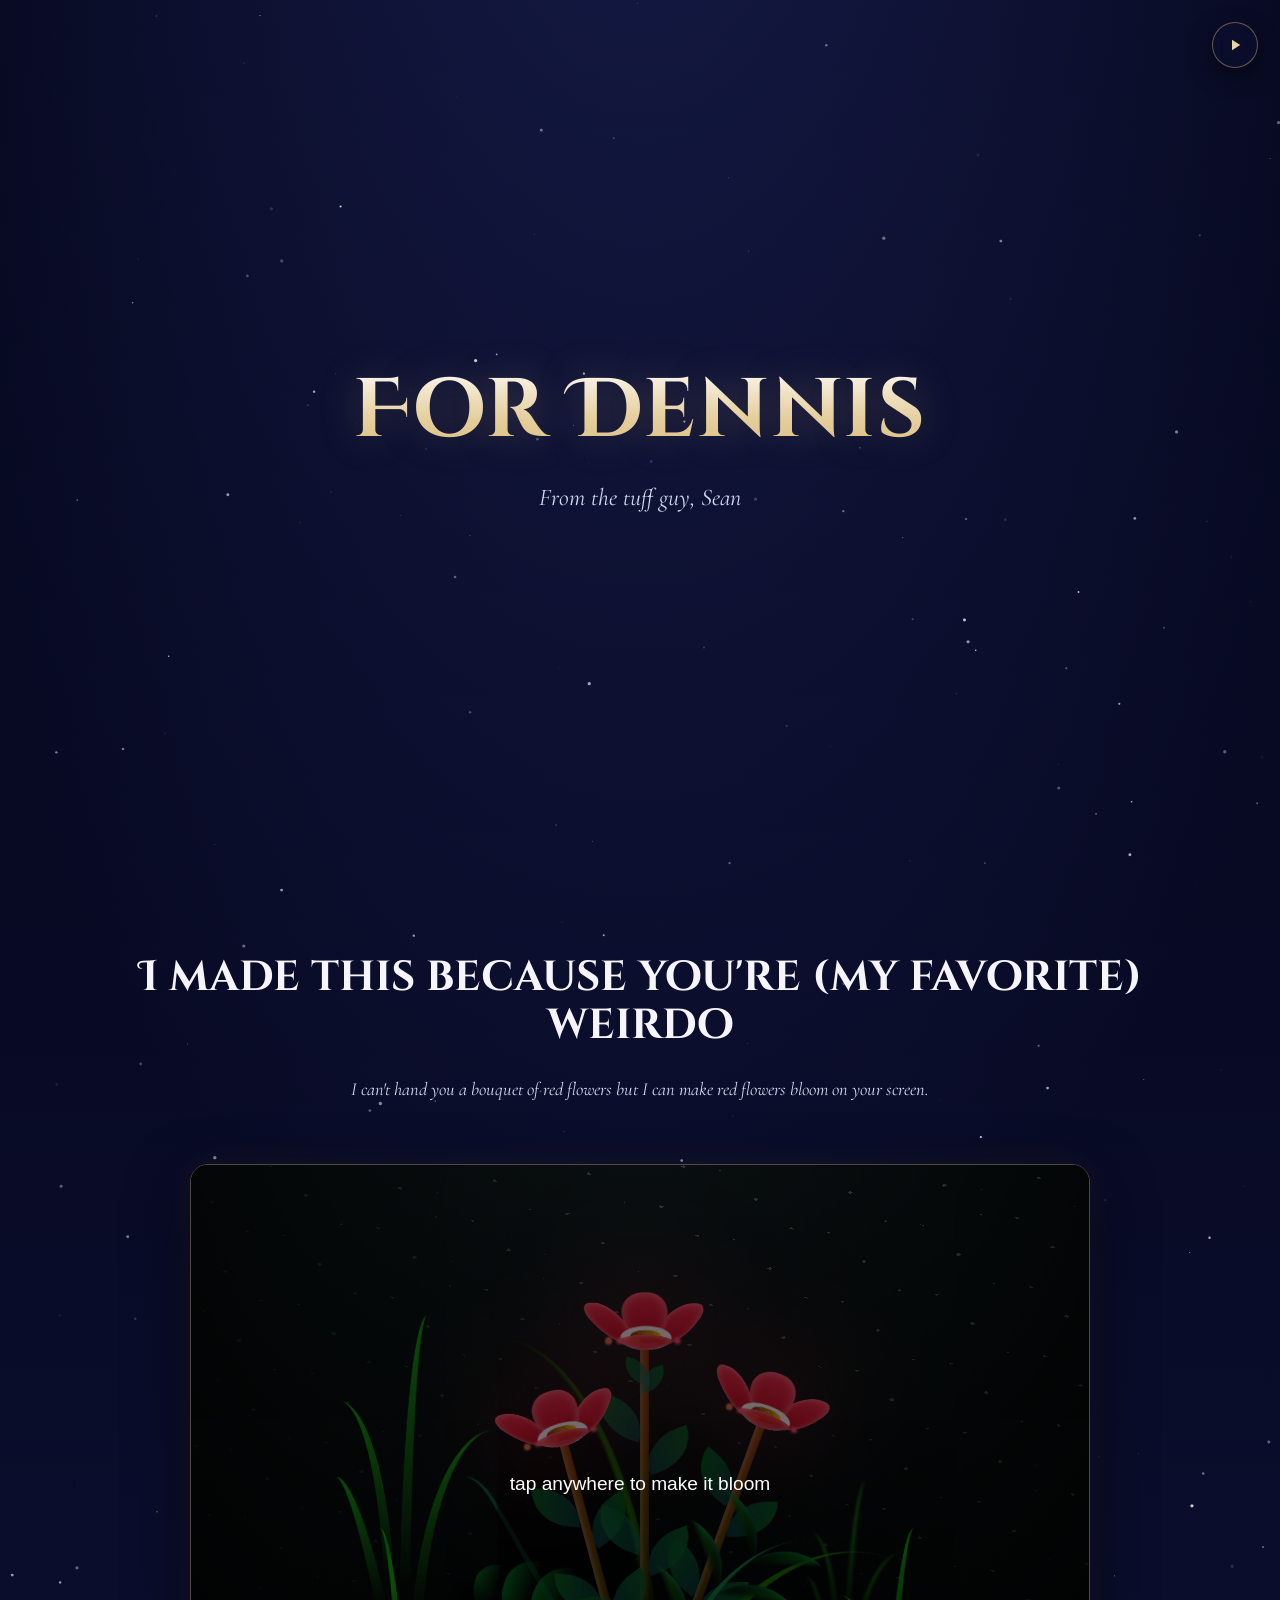
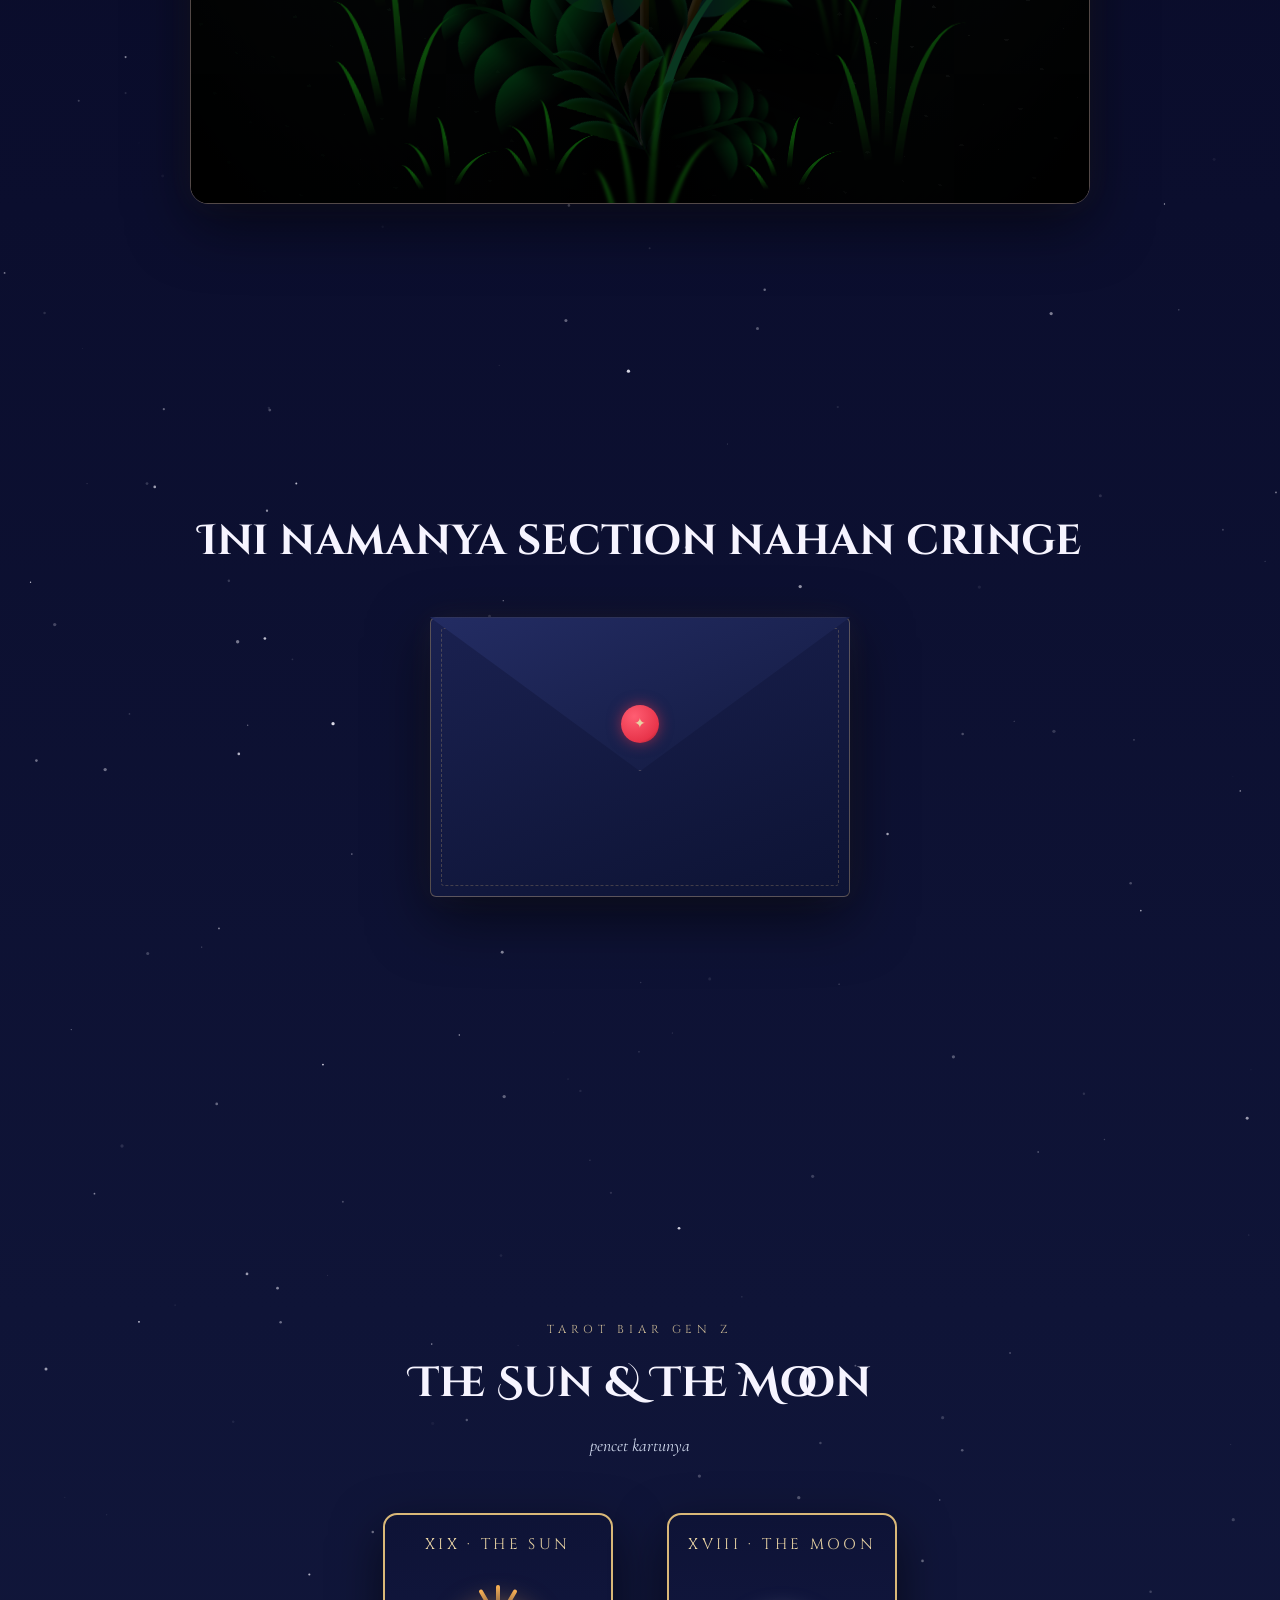
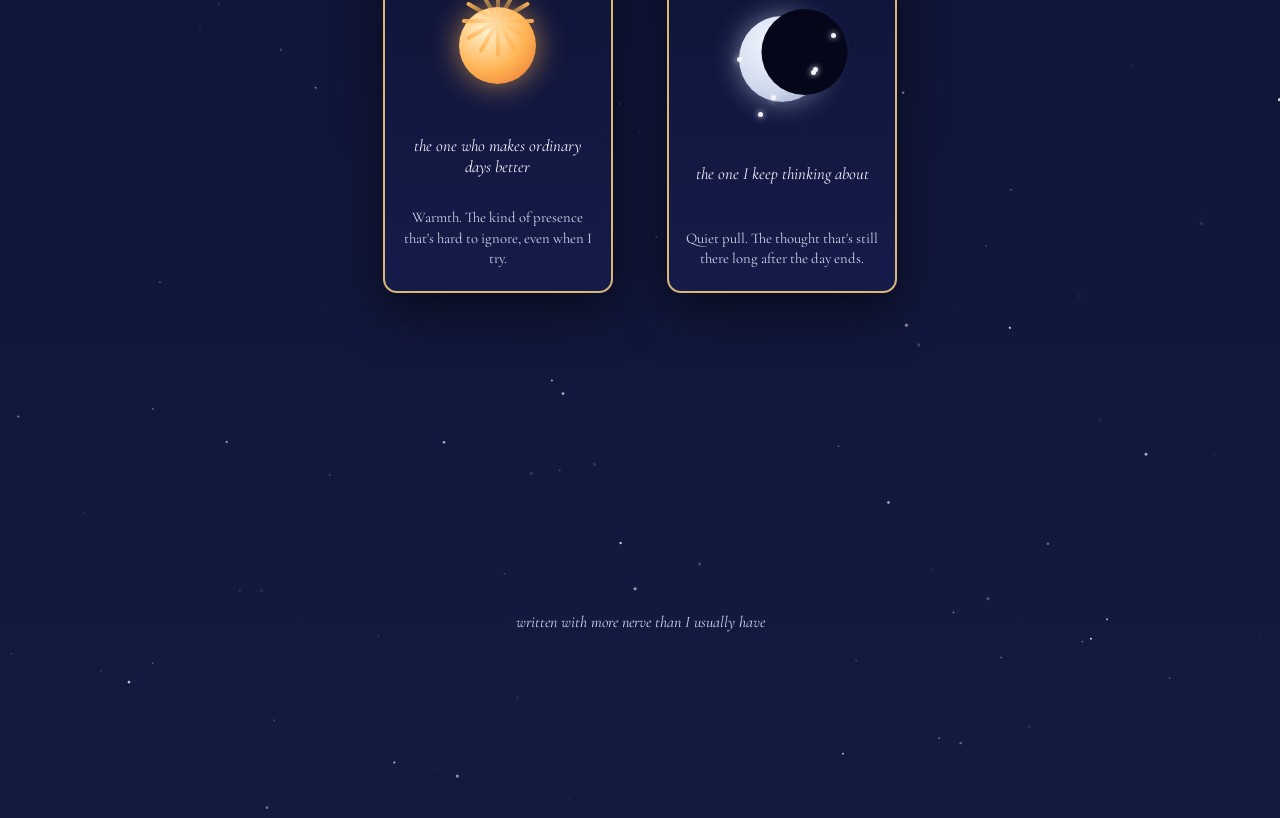
==== commit 039c5019: "Update index.html" ====
--- a/index.html
+++ b/index.html
@@ -3,7 +3,7 @@
 <head>
 <meta charset="UTF-8" />
 <meta name="viewport" content="width=device-width, initial-scale=1.0" />
-<title>For Dennis</title>
+<title>Buat Dennis</title>
 
 <!-- ============================================================
      CUSTOMIZE ME
@@ -644,14 +644,14 @@
 
   <!-- ============ HERO ============ -->
   <section class="hero">
-    <h1 id="heroTitle">For Dennis</h1>
-    <p class="subtitle" id="heroSubtitle">From the tuff guy, Sean</p>
+    <h1 id="heroTitle">To Dennis</h1>
+    <p class="subtitle" id="heroSubtitle">From the tuff guy, Sean oWrath</p>
   </section>
 
   <!-- ============ FLOWER GARDEN ============ -->
   <section class="garden-section">
-    <h2 class="garden-heading">Things I Think About More Than I Should</h2>
-    <p class="garden-sub">a little garden for the thoughts that keep showing up</p>
+    <h2 class="garden-heading">I made this because you're (my favorite) weirdo</h2>
+    <p class="garden-sub">I can't hand you a bouquet of red flowers but I can make red flowers bloom on your screen.</p>
     <div class="garden-embed">
       <iframe src="garden.html" title="a little garden" loading="lazy"></iframe>
     </div>
@@ -659,7 +659,7 @@
 
   <!-- ============ LETTER ============ -->
   <section class="letter-section">
-    <h2 class="letter-heading">Something I Wanted to Say</h2>
+    <h2 class="letter-heading">Ini namanya section nahan cringe</h2>
     <div class="envelope-stage">
       <div class="envelope" id="envelope">
         <div class="letter-paper">
@@ -674,9 +674,9 @@
 
   <!-- ============ TAROT ============ -->
   <section class="tarot-section">
-    <p class="eyebrow">two cards</p>
+    <p class="eyebrow">Tarot biar gen z</p>
     <h2 class="tarot-heading">The Sun &amp; The Moon</h2>
-    <p class="tarot-sub">tap a card to flip it</p>
+    <p class="tarot-sub">pencet kartunya</p>
 
     <div class="cards">
 
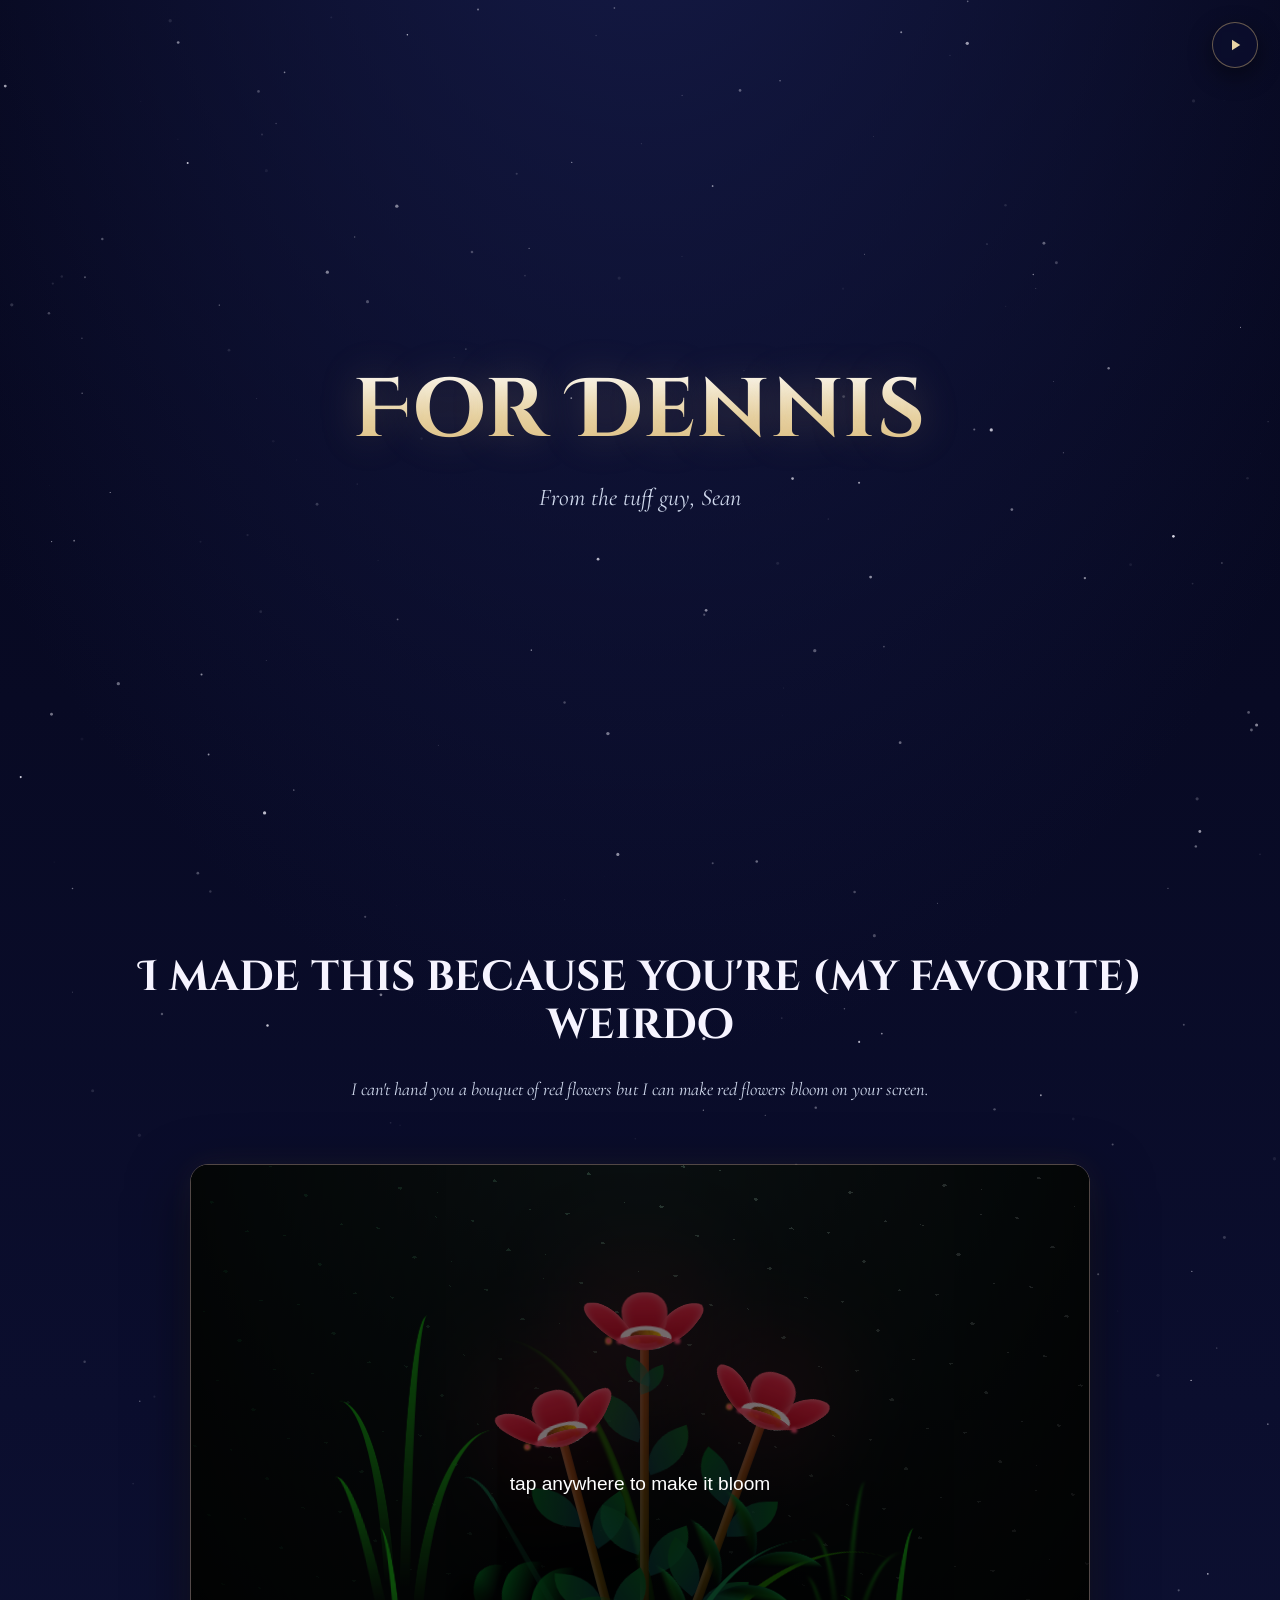
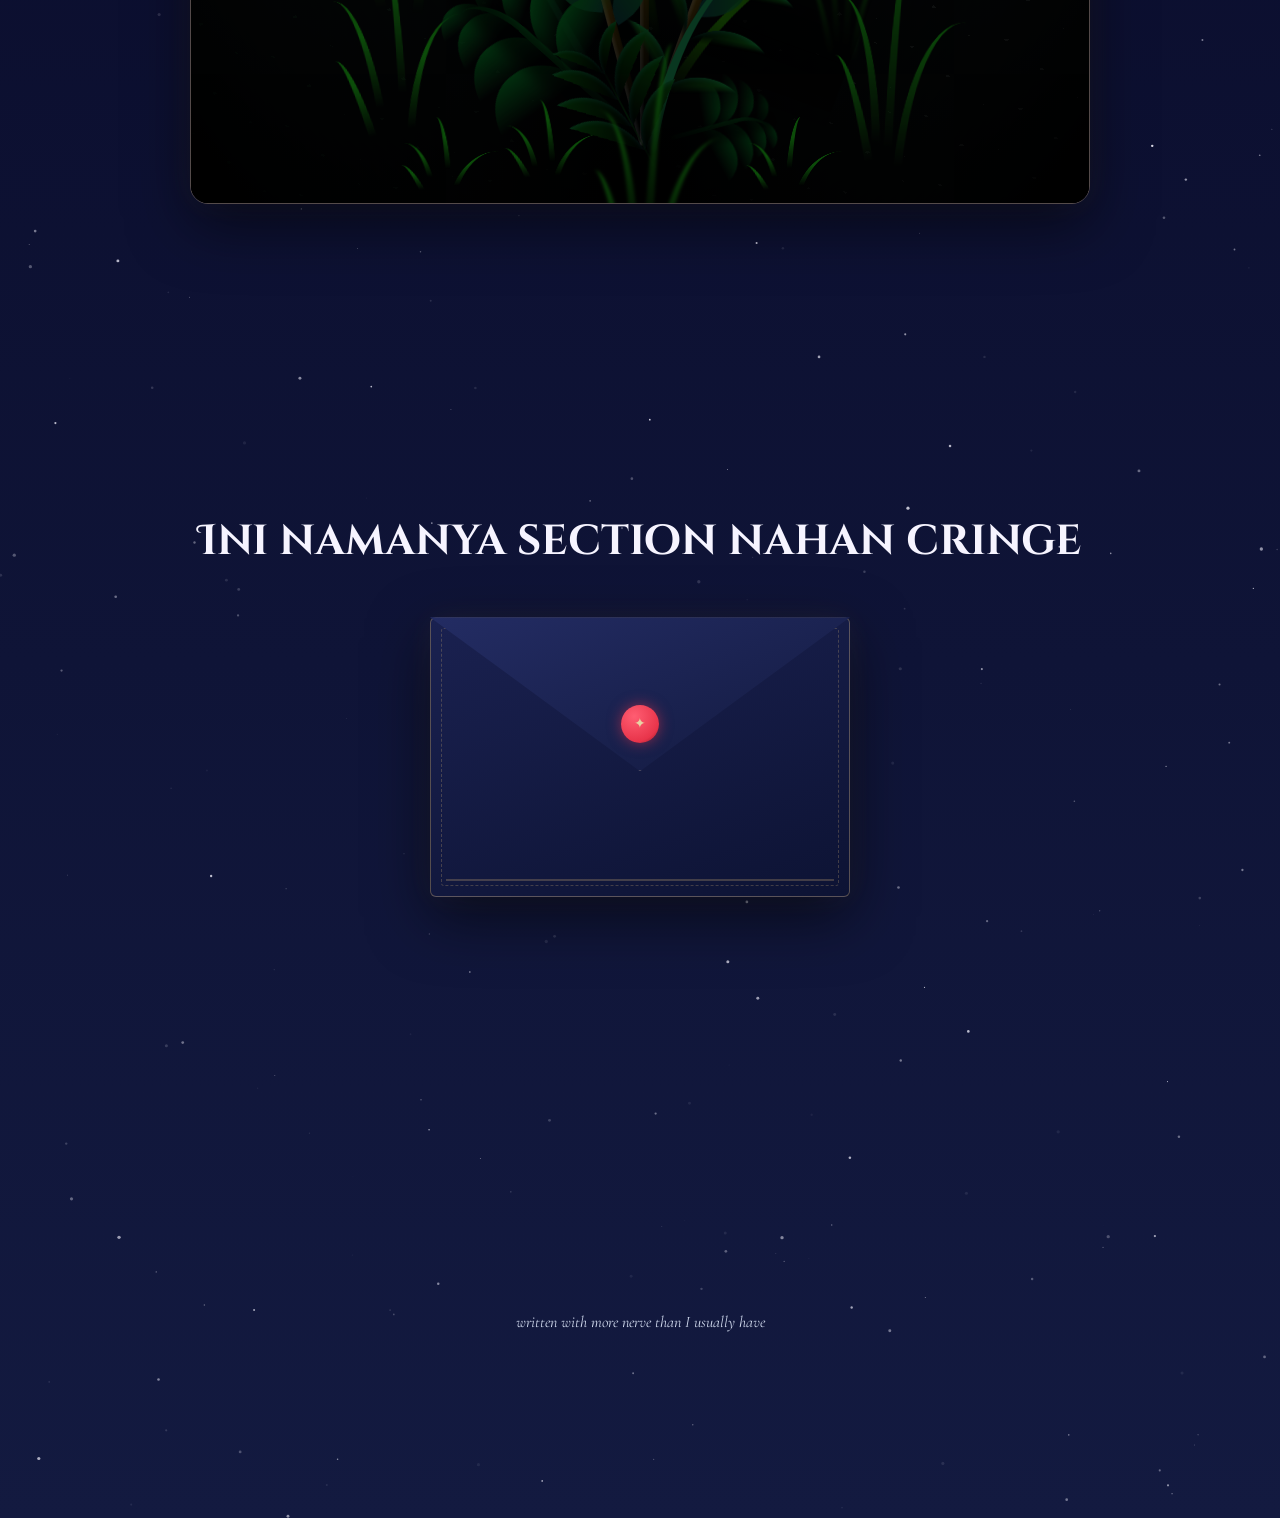
==== commit f2b3b0df: "Rename index (19).html to index.html" ====
--- a/index.html
+++ b/index.html
@@ -271,6 +271,11 @@
   .envelope-stage{
     perspective: 1400px;
     width: min(420px, 86vw);
+    transition: width 1s cubic-bezier(.2,.9,.25,1);
+  }
+
+  .envelope-stage.is-open{
+    width: min(640px, 92vw);
   }
 
   .envelope{
@@ -281,6 +286,10 @@
     user-select: none;
   }
 
+  .envelope.open{
+    aspect-ratio: unset;
+  }
+
   .env-back{
     position:absolute; inset:0;
     background: linear-gradient(160deg, #1a2150, #0d1334);
@@ -298,38 +307,57 @@
 
   .letter-paper{
     position:absolute;
-    left: 6%; right: 6%;
+    left: 4%; right: 4%;
     bottom: 6%;
     height: 0%;
-    background: var(--paper);
-    border-radius: 4px;
-    box-shadow: 0 10px 30px rgba(0,0,0,0.4);
+    background:
+      linear-gradient(var(--paper), var(--paper)) padding-box;
+    border-radius: 6px;
+    box-shadow: 0 20px 50px rgba(0,0,0,0.45), 0 0 0 1px rgba(217,184,120,0.25);
     overflow: hidden;
     transition: height 1.1s cubic-bezier(.2,.9,.25,1), bottom 1.1s cubic-bezier(.2,.9,.25,1);
     z-index: 2;
   }
 
   .envelope.open .letter-paper{
-    height: 150%;
-    bottom: 46%;
+    height: 165%;
+    bottom: 50%;
+    left: 0; right: 0;
   }
 
   .letter-paper-inner{
     height: 100%;
     box-sizing: border-box;
-    padding: clamp(1.3rem, 4vw, 2.3rem);
+    padding: clamp(1.6rem, 5vw, 3.2rem) clamp(1.5rem, 5vw, 3rem);
     color: var(--ink);
     font-family: 'Cormorant Garamond', serif;
-    font-style: italic;
+    font-style: normal;
     font-weight: 500;
-    font-size: clamp(1.15rem, 2.6vw, 1.4rem);
-    line-height: 1.75;
+    font-size: clamp(1.05rem, 2vw, 1.28rem);
+    line-height: 1.85;
     letter-spacing: 0.01em;
     text-align: left;
     opacity: 0;
-    transition: opacity .6s ease .4s;
+    transition: opacity .7s ease .45s;
     white-space: pre-line;
     overflow-y: auto;
+    scrollbar-width: thin;
+    scrollbar-color: var(--gold) transparent;
+  }
+
+  .letter-paper-inner::-webkit-scrollbar{ width: 6px; }
+  .letter-paper-inner::-webkit-scrollbar-thumb{
+    background: var(--gold);
+    border-radius: 3px;
+  }
+
+  .letter-paper-inner::first-letter{
+    font-family: 'Cinzel Decorative', serif;
+    font-size: 2.3em;
+    float: left;
+    line-height: 0.85;
+    padding: 0.06em 0.1em 0 0;
+    color: var(--red-bloom);
   }
 
   .envelope.open .letter-paper-inner{ opacity: 1; }
@@ -378,200 +406,6 @@
     opacity: 0.75;
   }
 
-  /* ----------------------------- TAROT ----------------------------- */
-  .tarot-heading{
-    font-size: clamp(1.7rem, 4.2vw, 2.6rem);
-    margin-bottom: .6rem;
-  }
-  .tarot-sub{
-    font-style: italic;
-    color: var(--moon-silver);
-    margin-bottom: 3.6rem;
-    font-size: 1.1rem;
-  }
-
-  .cards{
-    display: flex;
-    flex-wrap: wrap;
-    gap: clamp(1.6rem, 5vw, 3.4rem);
-    justify-content: center;
-  }
-
-  .card-stage{
-    perspective: 1600px;
-    width: 230px;
-    height: 380px;
-  }
-
-  .card{
-    position: relative;
-    width: 100%; height: 100%;
-    transform-style: preserve-3d;
-    transition: transform 0.9s cubic-bezier(.3,.9,.25,1);
-    cursor: pointer;
-  }
-  .card-stage.flipped .card{ transform: rotateY(180deg); }
-
-  .card-face{
-    position: absolute; inset: 0;
-    border-radius: 14px;
-    backface-visibility: hidden;
-    display: flex;
-    flex-direction: column;
-    align-items: center;
-    justify-content: space-between;
-    padding: 1.2rem 1rem 1.4rem;
-    border: 2px solid var(--gold);
-    box-shadow: 0 18px 50px rgba(0,0,0,0.55);
-  }
-
-  .card-back{
-    background: linear-gradient(180deg, #0e1336, #161c4a);
-  }
-
-  .card-front{
-    transform: rotateY(180deg);
-    background:
-      radial-gradient(circle at 50% 50%, #1c2456 0%, #0c1130 70%);
-  }
-
-  .photo-window{
-    width: 100%;
-    flex: 1;
-    border: 1.5px dashed rgba(217,184,120,0.55);
-    border-radius: 8px;
-    display: flex;
-    align-items: center;
-    justify-content: center;
-    overflow: hidden;
-    position: relative;
-    background: rgba(217,184,120,0.04);
-  }
-
-  .photo-window img{
-    width: 100%;
-    height: 100%;
-    object-fit: cover;
-    display: block;
-  }
-
-  .photo-placeholder{
-    display: flex;
-    flex-direction: column;
-    align-items: center;
-    gap: 0.6rem;
-    color: var(--gold-soft);
-    opacity: 0.75;
-    padding: 1rem;
-  }
-
-  .photo-placeholder svg{
-    width: 34px;
-    height: 34px;
-    opacity: 0.85;
-  }
-
-  .photo-placeholder span{
-    font-family: 'Cinzel', serif;
-    font-size: 0.6rem;
-    letter-spacing: 0.18em;
-    text-transform: uppercase;
-    text-align: center;
-  }
-
-  .photo-label{
-    margin-top: 0.9rem;
-    font-family: 'Cormorant Garamond', serif;
-    font-style: italic;
-    font-size: 0.95rem;
-    color: var(--moon-silver);
-  }
-
-  .card-name{
-    font-family: 'Cinzel', serif;
-    font-size: 0.95rem;
-    letter-spacing: 0.22em;
-    text-transform: uppercase;
-    color: var(--gold-soft);
-  }
-
-  .card-art{
-    width: 120px; height: 120px;
-    position: relative;
-  }
-
-  .card-caption{
-    font-family: 'Cormorant Garamond', serif;
-    font-style: italic;
-    font-size: 1.05rem;
-    color: var(--star-white);
-  }
-
-  .card-meaning{
-    font-size: 0.92rem;
-    line-height: 1.4;
-    color: var(--moon-silver);
-  }
-
-  .card-hint{
-    margin-top: 1.1rem;
-    font-family: 'Cinzel', serif;
-    font-size: 0.62rem;
-    letter-spacing: 0.25em;
-    text-transform: uppercase;
-    color: var(--gold-soft);
-    opacity: 0.7;
-  }
-
-  /* sun art */
-  .sun-core{
-    position:absolute; inset: 18%;
-    border-radius: 50%;
-    background: radial-gradient(circle at 35% 30%, #fff2cf, var(--sun-amber) 55%, var(--sun-deep) 100%);
-    box-shadow: 0 0 30px rgba(255,180,84,0.65);
-    animation: sunPulse 3.4s ease-in-out infinite;
-  }
-  @keyframes sunPulse{
-    0%,100%{ box-shadow: 0 0 22px rgba(255,180,84,0.5); }
-    50%{ box-shadow: 0 0 40px rgba(255,180,84,0.85); }
-  }
-  .sun-ray{
-    position:absolute;
-    top:50%; left:50%;
-    width: 4px; height: 30%;
-    margin-left: -2px;
-    margin-top: -50%;
-    background: linear-gradient(180deg, var(--sun-amber), transparent);
-    transform-origin: 50% 100%;
-    border-radius: 2px;
-  }
-
-  /* moon art */
-  .moon-body{
-    position:absolute; inset: 14%;
-    border-radius: 50%;
-    background: radial-gradient(circle at 38% 32%, #f3f6ff, var(--moon-silver) 60%, var(--moon-deep) 100%);
-    box-shadow: 0 0 26px rgba(207,216,236,0.55);
-  }
-  .moon-shadow{
-    position:absolute; inset: 14%;
-    border-radius: 50%;
-    background: var(--bg-deep);
-    transform: translate(26%, -8%);
-  }
-  .moon-spark{
-    position:absolute;
-    width: 5px; height: 5px;
-    background: var(--star-white);
-    border-radius: 50%;
-    box-shadow: 0 0 6px white;
-    animation: twinkleSmall 2.4s ease-in-out infinite;
-  }
-  @keyframes twinkleSmall{
-    0%,100%{ opacity: .3; transform: scale(.8); }
-    50%{ opacity: 1; transform: scale(1.2); }
-  }
-
   /* ----------------------------- FOOTER ----------------------------- */
   footer{
     min-height: 40vh;
@@ -591,11 +425,6 @@
     font-style: italic;
     color: var(--moon-silver);
     font-size: 1rem;
-  }
-
-  @media (max-width: 480px){
-    .cards{ gap: 1.4rem; }
-    .card-stage{ width: 78vw; max-width: 250px; height: 360px; }
   }
 
   @media (prefers-reduced-motion: reduce){
@@ -660,7 +489,7 @@
   <!-- ============ LETTER ============ -->
   <section class="letter-section">
     <h2 class="letter-heading">Ini namanya section nahan cringe</h2>
-    <div class="envelope-stage">
+    <div class="envelope-stage" id="envelopeStage">
       <div class="envelope" id="envelope">
         <div class="letter-paper">
           <div class="letter-paper-inner" id="letterText"></div>
@@ -672,55 +501,6 @@
     </div>
   </section>
 
-  <!-- ============ TAROT ============ -->
-  <section class="tarot-section">
-    <p class="eyebrow">Tarot biar gen z</p>
-    <h2 class="tarot-heading">The Sun &amp; The Moon</h2>
-    <p class="tarot-sub">pencet kartunya</p>
-
-    <div class="cards">
-
-      <!-- SUN CARD -->
-      <div class="card-stage" id="sunStage">
-        <div class="card">
-          <div class="card-face card-back">
-            <div class="card-name">XIX · The Sun</div>
-            <div class="card-art" id="sunArt"></div>
-            <div class="card-caption" id="sunCaption">my little sunshine</div>
-            <div class="card-meaning" id="sunMeaning">Joy. Warmth. The brightest beginning — you light up every room you enter.</div>
-          </div>
-          <div class="card-face card-front">
-            <div class="card-name" id="sunPhotoLabel">a picture of him</div>
-            <div class="photo-window">
-              <img src="denji.jpeg" alt="Denji">
-            </div>
-            <div class="photo-label">tap to flip back</div>
-          </div>
-        </div>
-      </div>
-
-      <!-- MOON CARD -->
-      <div class="card-stage" id="moonStage">
-        <div class="card">
-          <div class="card-face card-back">
-            <div class="card-name">XVIII · The Moon</div>
-            <div class="card-art" id="moonArt"></div>
-            <div class="card-caption" id="moonCaption">always watching over you</div>
-            <div class="card-meaning" id="moonMeaning">Quiet devotion. The one who loves you through every night and every light.</div>
-          </div>
-          <div class="card-face card-front">
-            <div class="card-name" id="moonPhotoLabel">a picture of us</div>
-            <div class="photo-window">
-              <img src="woowon.jpeg" alt="Woowon">
-            </div>
-            <div class="photo-label">tap to flip back</div>
-          </div>
-        </div>
-      </div>
-
-    </div>
-  </section>
-
   <footer>
     <p class="footer-note" id="footerNote">written with more nerve than I usually have</p>
   </footer>
@@ -737,35 +517,17 @@
   heroTitle: "For Dennis",
   heroSubtitle: "From the tuff guy, Sean",
 
-  // The letter — use \n for line breaks.
+  // The letter — use \n for line breaks (paragraphs are separated by a blank line).
   letterText:
-`Dennis,
-
-I've been trying to figure out how to say this for a while, and there's
-no clean way to do it, so I'm just going to write it down.
-
-I like you. Not in a casual, in-passing kind of way - in a way where I
-notice when you're not around, and I catch myself wanting to tell you
-about things that happened in my day. You make ordinary days better
-just by being part of them.
-
-I don't know what this means or where it goes from here, and that's
-okay. I just didn't want to keep carrying it around without saying
-anything.
-
-Take your time with this. I'm not going anywhere.
-
-- Me`,
-
-  // Sun card = Dennis
-  sunCaption: "the one who makes ordinary days better",
-  sunMeaning: "Warmth. The kind of presence that's hard to ignore, even when I try.",
-  sunPhotoLabel: "a picture of him",
-
-  // Moon card = the two of them / quiet thoughts
-  moonCaption: "the one I keep thinking about",
-  moonMeaning: "Quiet pull. The thought that's still there long after the day ends.",
-  moonPhotoLabel: "a picture of us",
+`Jauh sebelum dunia sempat mengeja namamu, semesta telah lebih dahulu memeluk kemungkinan tentang keberadaanmu. Gugusan-gugusan bintang mengorbankan dirinya berpijar, sementara langit menunaikan sebuah ikrar yang purba untuk dilafalkan, yaitu menghadirkanmu. Kehadiranmu adalah simpul tempat beribu-ribu kemungkinan akhirnya bersua, sesuatu yang terlalu megah untuk diperangkap ke dalam kata 'kebetulan'.
+
+Maka, jangan lekas-lekas menjatuhkan murka kepada dirimu sendiri hanya lantaran dunia berkali-kali lalai memperlakukanmu dengan kelayakan yang semestinya. Dunia lebih gemar menghakimi daripada berusaha menyelami, lebih fasih menyematkan nama daripada mengenali hakikat. Bernapaslah untuk jiwamu sendiri. Jadilah dirimu yang paling utuh. Rajutlah kehidupanmu sendiri. Lakukan apa-apa yang membuat hatimu berdegup dalam bahagia.
+
+Ketika kesunyian menjadi penghuni paling setia di keraguan yang menjalar seperti akar mencari celah, barangkali kamu akan merasa seolah tak pernah benar-benar menjadi pelabuhan, melupakan bahwa di sanalah ruang yang sengaja disediakan semesta agar seseorang akhirnya sanggup mendengar denyut jiwanya sendiri. Kesedihan adalah manuskrip yang ditulis kehidupan dengan tinta paling getir membuat siapa pun yang kelak membacanya mengerti bahwa keteguhan tidak pernah dan tidak akan terlahir dari hidup yang mudah.
+
+Apabila suatu hari tiba, kamu kembali mempertanyakan nilai keberadaanmu, jangan lupakan bahwa ada satu hal yang tak mampu disangkal oleh waktu yaitu, semesta telah menghabiskan usia yang bahkan tak sanggup dibayangkan oleh nalar hanya untuk memastikan bahwa pada sebuah pagi yang telah lama ditakdirkan, kamu akan menarik napas pertamamu. Kamu hadir. Kamu ada. Sejak hari pertama semesta menitipkan napas itu ke dalam tubuhmu, dunia telah menjadi sedikit lebih teduh daripada sebelumnya.
+
+-Sean`,
 
   footerNote: "written with more nerve than I usually have"
 };
@@ -774,12 +536,6 @@
 document.getElementById('heroTitle').textContent = CONFIG.heroTitle;
 document.getElementById('heroSubtitle').textContent = CONFIG.heroSubtitle;
 document.getElementById('letterText').textContent = CONFIG.letterText;
-document.getElementById('sunCaption').textContent = CONFIG.sunCaption;
-document.getElementById('sunMeaning').textContent = CONFIG.sunMeaning;
-document.getElementById('sunPhotoLabel').textContent = CONFIG.sunPhotoLabel;
-document.getElementById('moonCaption').textContent = CONFIG.moonCaption;
-document.getElementById('moonMeaning').textContent = CONFIG.moonMeaning;
-document.getElementById('moonPhotoLabel').textContent = CONFIG.moonPhotoLabel;
 document.getElementById('footerNote').textContent = CONFIG.footerNote;
 
 /* ================= starfield + shooting stars (canvas) ================= */
@@ -887,39 +643,18 @@
 
 /* ============================= envelope ============================= */
 const envelope = document.getElementById('envelope');
+const envelopeStage = document.getElementById('envelopeStage');
 envelope.addEventListener('click', () => {
-  envelope.classList.toggle('open');
+  const willOpen = !envelope.classList.contains('open');
+  if(willOpen){
+    envelopeStage.classList.add('is-open');
+    envelope.classList.add('open');
+  } else {
+    envelope.classList.remove('open');
+    setTimeout(() => envelopeStage.classList.remove('is-open'), 1100);
+  }
 });
 
-/* ============================= tarot cards ============================= */
-document.getElementById('sunStage').addEventListener('click', function(){
-  this.classList.toggle('flipped');
-});
-document.getElementById('moonStage').addEventListener('click', function(){
-  this.classList.toggle('flipped');
-});
-
-/* sun art */
-const sunArt = document.getElementById('sunArt');
-sunArt.innerHTML = '<div class="sun-core"></div>';
-for(let i=0;i<12;i++){
-  const ray = document.createElement('div');
-  ray.className = 'sun-ray';
-  ray.style.transform = `rotate(${i*30}deg)`;
-  sunArt.appendChild(ray);
-}
-
-/* moon art */
-const moonArt = document.getElementById('moonArt');
-moonArt.innerHTML = '<div class="moon-body"></div><div class="moon-shadow"></div>';
-for(let i=0;i<6;i++){
-  const spark = document.createElement('div');
-  spark.className = 'moon-spark';
-  spark.style.left = (10 + Math.random()*100) + 'px';
-  spark.style.top = (5 + Math.random()*110) + 'px';
-  spark.style.animationDelay = (Math.random()*2) + 's';
-  moonArt.appendChild(spark);
-}
 </script>
 
 </body>
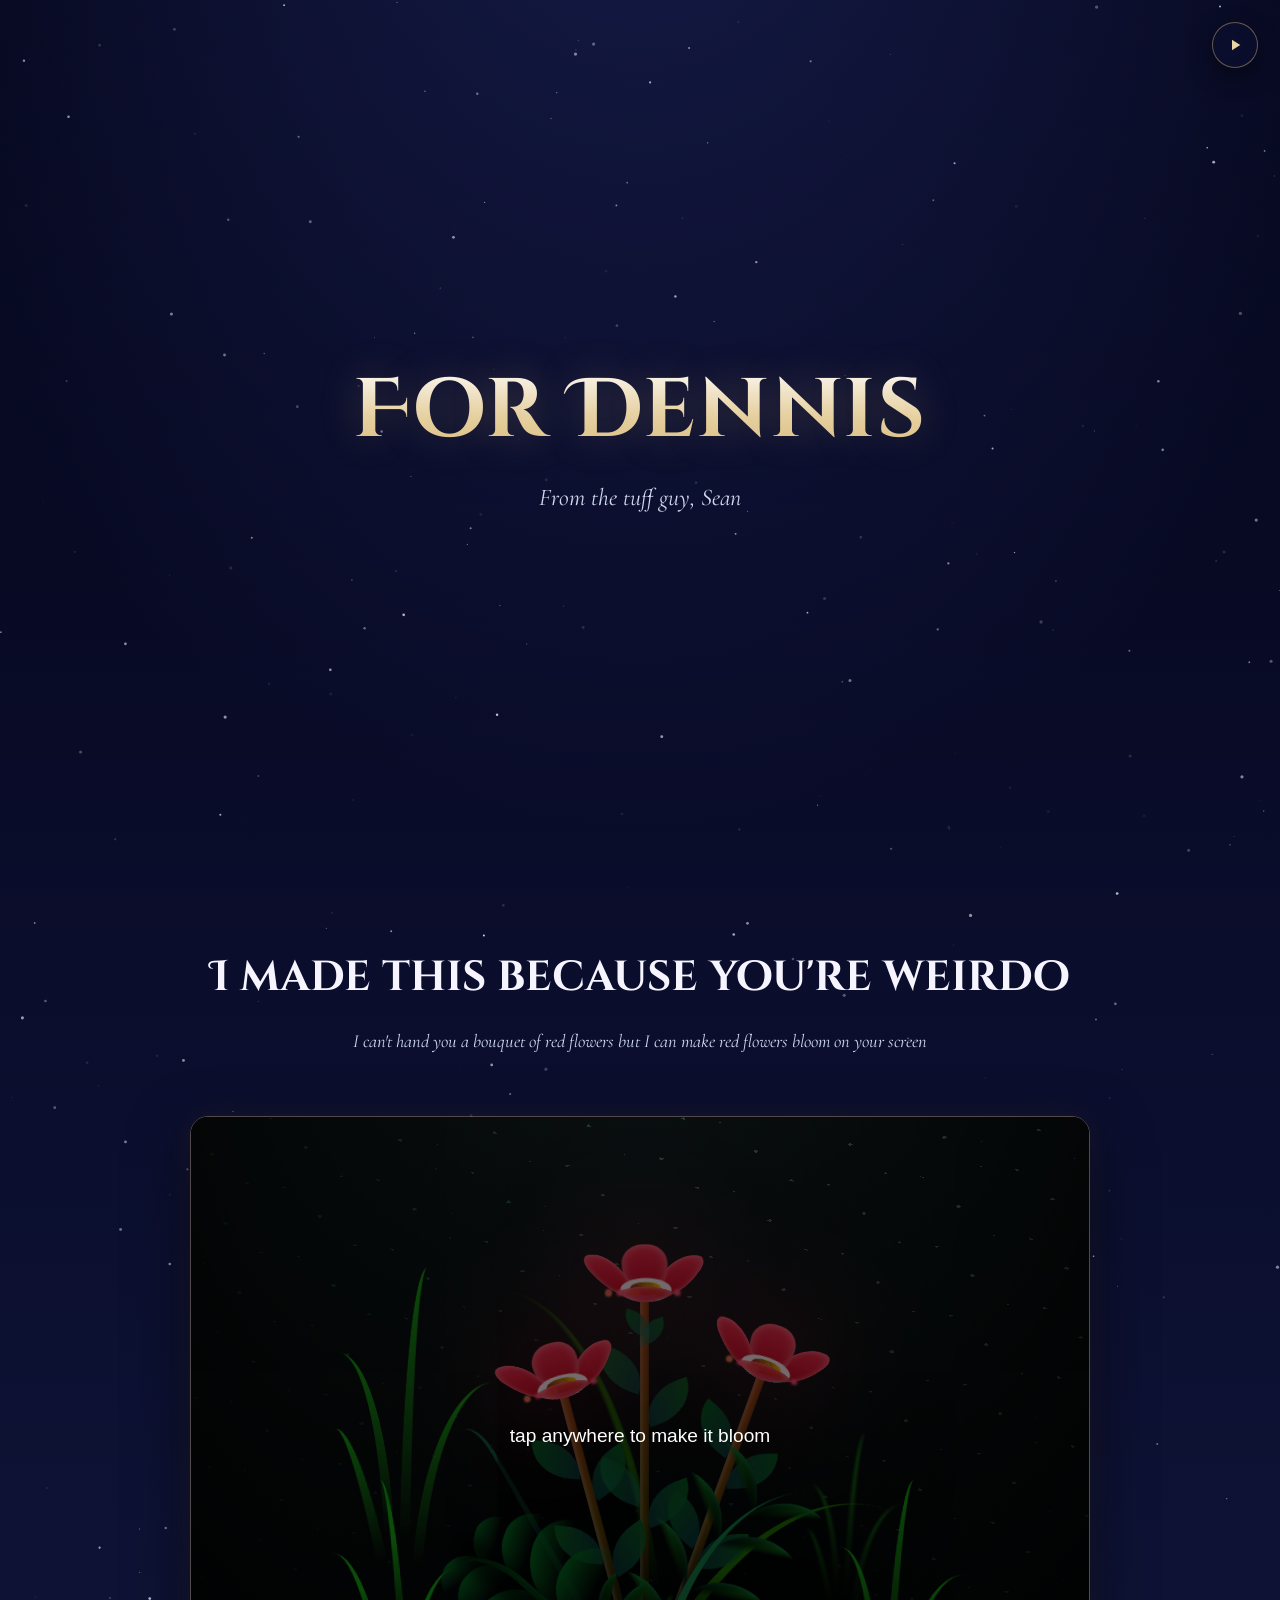
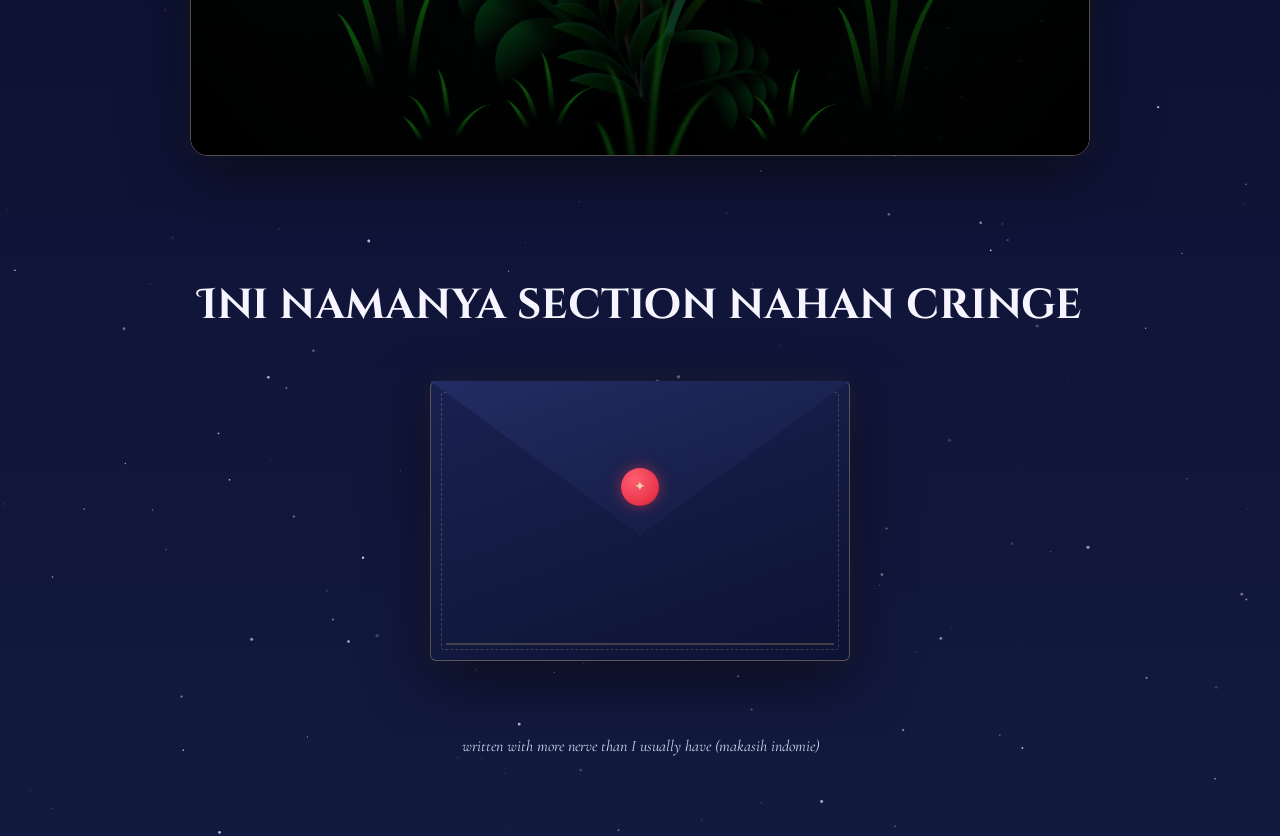
==== commit 0aa370af: "Update hero title and footer note in index.html" ====
--- a/index.html
+++ b/index.html
@@ -268,6 +268,12 @@
     margin-bottom: 3.2rem;
   }
 
+  .letter-section{
+    min-height: auto;
+    padding-top: 8vh;
+    padding-bottom: 3vh;
+  }
+
   .envelope-stage{
     perspective: 1400px;
     width: min(420px, 86vw);
@@ -284,10 +290,12 @@
     aspect-ratio: 3/2;
     cursor: pointer;
     user-select: none;
+    transition: height 1s cubic-bezier(.2,.9,.25,1);
   }
 
   .envelope.open{
     aspect-ratio: unset;
+    height: min(72vh, 620px);
   }
 
   .env-back{
@@ -320,8 +328,8 @@
   }
 
   .envelope.open .letter-paper{
-    height: 165%;
-    bottom: 50%;
+    height: 90%;
+    bottom: 5%;
     left: 0; right: 0;
   }
 
@@ -408,13 +416,13 @@
 
   /* ----------------------------- FOOTER ----------------------------- */
   footer{
-    min-height: 40vh;
+    min-height: auto;
     display:flex;
     flex-direction: column;
     align-items:center;
     justify-content:center;
     gap: 0.6rem;
-    padding: 4rem 6vw 6rem;
+    padding: 2rem 6vw 4rem;
   }
   .footer-mark{
     font-family: 'Cinzel Decorative', serif;
@@ -473,14 +481,14 @@
 
   <!-- ============ HERO ============ -->
   <section class="hero">
-    <h1 id="heroTitle">To Dennis</h1>
+    <h1 id="heroTitle">For Dennis</h1>
     <p class="subtitle" id="heroSubtitle">From the tuff guy, Sean oWrath</p>
   </section>
 
   <!-- ============ FLOWER GARDEN ============ -->
   <section class="garden-section">
-    <h2 class="garden-heading">I made this because you're (my favorite) weirdo</h2>
-    <p class="garden-sub">I can't hand you a bouquet of red flowers but I can make red flowers bloom on your screen.</p>
+    <h2 class="garden-heading">I made this because you're weirdo</h2>
+    <p class="garden-sub">I can't hand you a bouquet of red flowers but I can make red flowers bloom on your screen</p>
     <div class="garden-embed">
       <iframe src="garden.html" title="a little garden" loading="lazy"></iframe>
     </div>
@@ -502,7 +510,7 @@
   </section>
 
   <footer>
-    <p class="footer-note" id="footerNote">written with more nerve than I usually have</p>
+    <p class="footer-note" id="footerNote">written with more nerve than I usually have (makasih indomie)</p>
   </footer>
 
 </main>
@@ -527,9 +535,9 @@
 
 Apabila suatu hari tiba, kamu kembali mempertanyakan nilai keberadaanmu, jangan lupakan bahwa ada satu hal yang tak mampu disangkal oleh waktu yaitu, semesta telah menghabiskan usia yang bahkan tak sanggup dibayangkan oleh nalar hanya untuk memastikan bahwa pada sebuah pagi yang telah lama ditakdirkan, kamu akan menarik napas pertamamu. Kamu hadir. Kamu ada. Sejak hari pertama semesta menitipkan napas itu ke dalam tubuhmu, dunia telah menjadi sedikit lebih teduh daripada sebelumnya.
 
--Sean`,
-
-  footerNote: "written with more nerve than I usually have"
+- Sean`,
+
+  footerNote: "written with more nerve than I usually have (makasih indomie)"
 };
 
 document.title = CONFIG.pageTitle;
